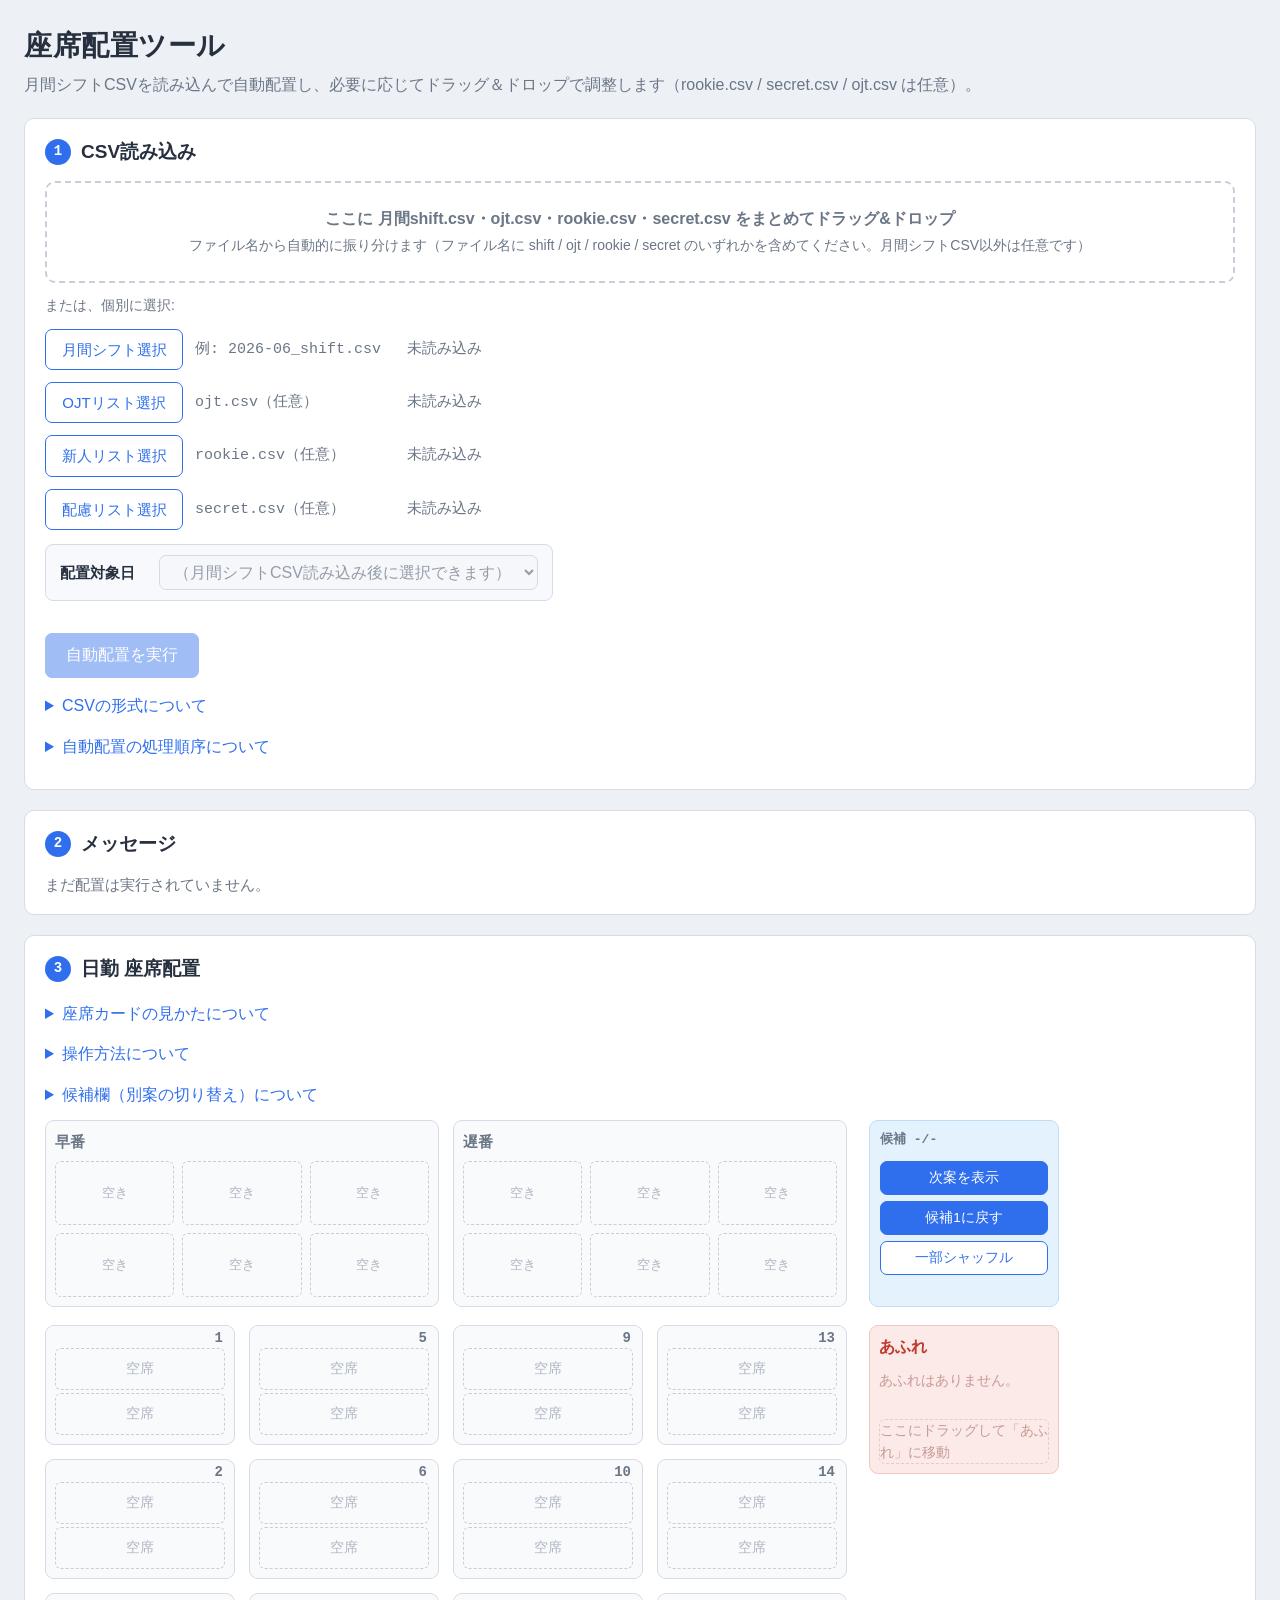
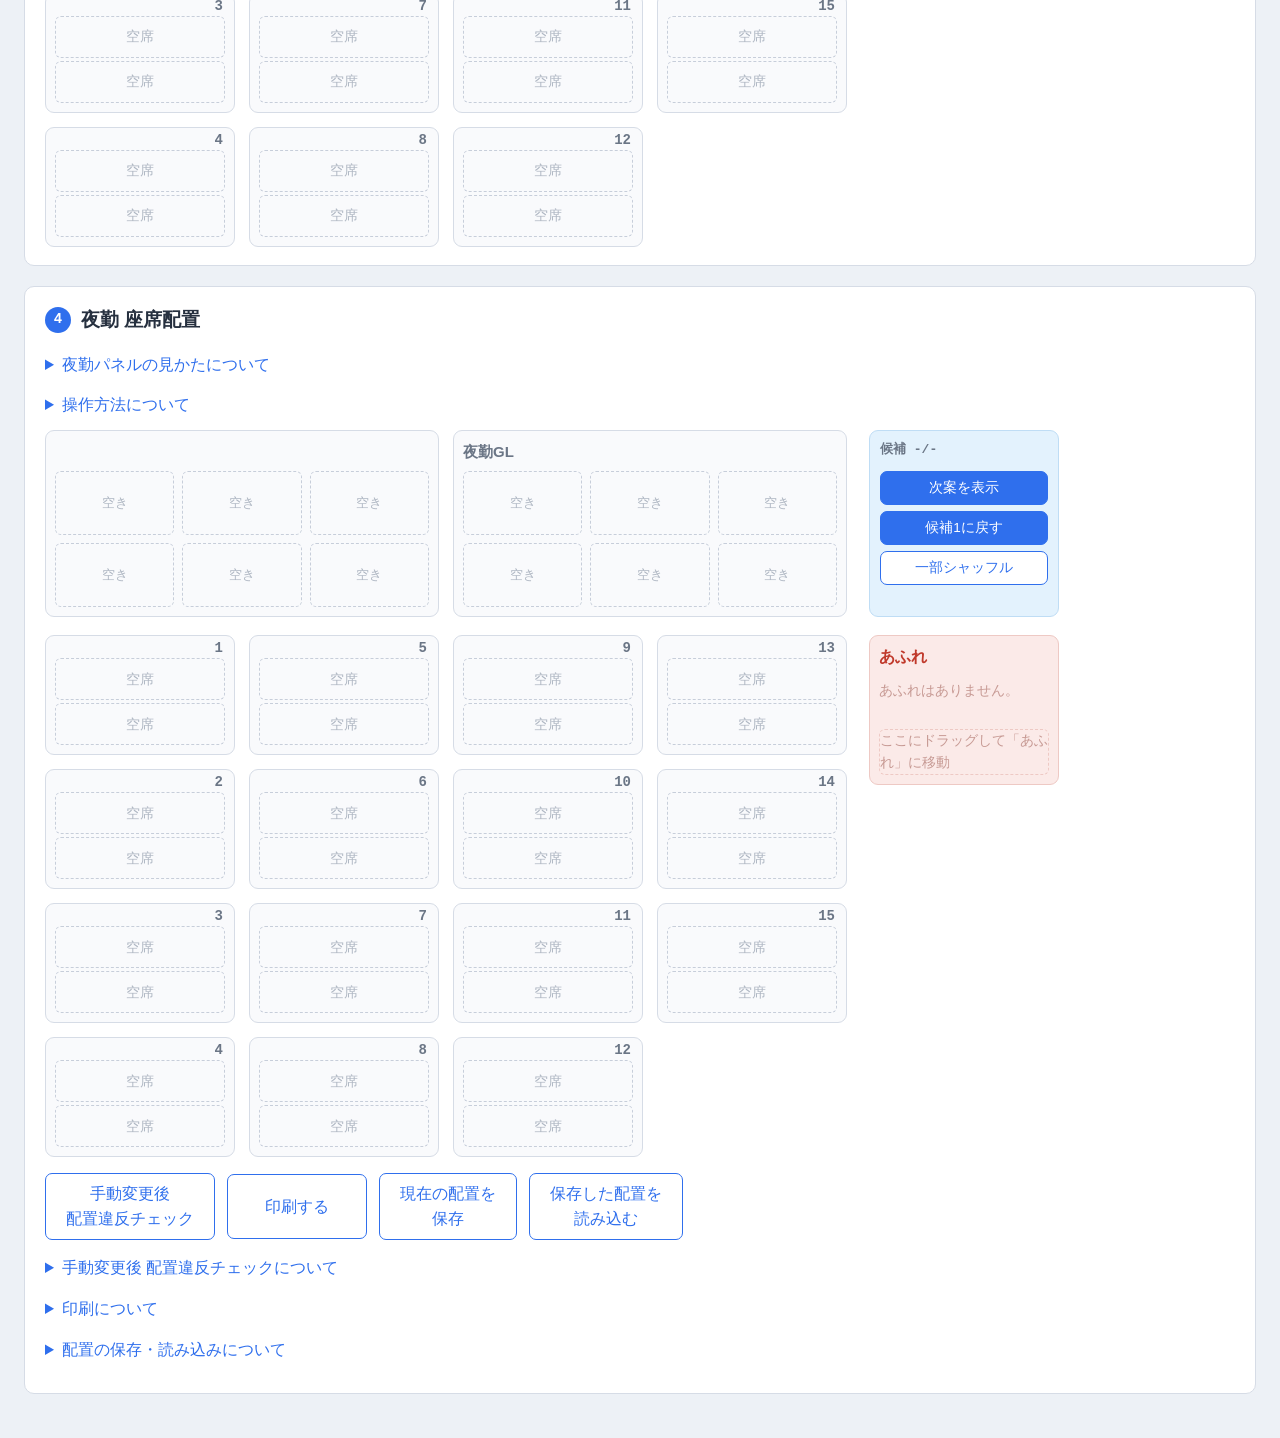
==== index.html @ 8a1c039b "Add files via upload 暫定版完成。次にやること。 ・応援勤務の扱いを組み込む ・配置ルールの挙動が想定通りか確認する ・manual.htmlを通読し、細かい修正を行う ↓" ====
<!DOCTYPE html>
<html lang="ja">
<head>
<meta charset="UTF-8">
<meta name="viewport" content="width=device-width, initial-scale=1.0">
<title>座席配置ツール</title>
<link rel="stylesheet" href="css/style.css">
<style>
  .manual-link{font-size:.92em;margin:10px 0 2px;}
</style>
</head>
<body>

<h1>座席配置ツール</h1>
<p class="subtitle">月間シフトCSVを読み込んで自動配置し、必要に応じてドラッグ＆ドロップで調整します（rookie.csv / secret.csv / ojt.csv は任意）。</p>

<div class="panel">
  <h2><span class="step-num">1</span>CSV読み込み</h2>

  <div class="dropzone" id="csv-dropzone">
    <p><strong>ここに 月間shift.csv・ojt.csv・rookie.csv・secret.csv をまとめてドラッグ&ドロップ</strong></p>
    <p class="dropzone-sub">ファイル名から自動的に振り分けます（ファイル名に shift / ojt / rookie / secret のいずれかを含めてください。月間シフトCSV以外は任意です）</p>
  </div>
  <p class="dropzone-or">または、個別に選択:</p>

  <div class="file-row">
    <label class="file-btn" for="file-shift">月間シフト選択</label>
    <input type="file" id="file-shift" accept=".csv" class="visually-hidden">
    <span class="file-name-label">例: 2026-06_shift.csv</span>
    <span class="file-status empty" id="status-shift">未読み込み</span>
  </div>
  <div class="file-row">
    <label class="file-btn" for="file-ojt">OJTリスト選択</label>
    <input type="file" id="file-ojt" accept=".csv" class="visually-hidden">
    <span class="file-name-label">ojt.csv（任意）</span>
    <span class="file-status empty" id="status-ojt">未読み込み</span>
  </div>
  <div class="file-row">
    <label class="file-btn" for="file-rookie">新人リスト選択</label>
    <input type="file" id="file-rookie" accept=".csv" class="visually-hidden">
    <span class="file-name-label">rookie.csv（任意）</span>
    <span class="file-status empty" id="status-rookie">未読み込み</span>
  </div>
  <div class="file-row">
    <label class="file-btn" for="file-secret">配慮リスト選択</label>
    <input type="file" id="file-secret" accept=".csv" class="visually-hidden">
    <span class="file-name-label">secret.csv（任意）</span>
    <span class="file-status empty" id="status-secret">未読み込み</span>
  </div>

  <div class="date-picker-row">
    <label class="date-picker-label" for="date-select">配置対象日</label>
    <span class="year-month-label" id="year-month-label"></span>
    <select id="date-select" class="date-select" disabled>
      <option value="">（月間シフトCSV読み込み後に選択できます）</option>
    </select>
  </div>

  <div class="actions">
    <button id="btn-run" disabled>自動配置を実行</button>
    <span class="calc-time" id="calc-time"></span>
  </div>

    <details class="help">
    <summary>CSVの形式について</summary>
    <div class="help-content">

    <table>
      <tr><th>ファイル</th><th>必須</th><th>役割</th></tr>
      <tr><td>月間シフトCSV</td><td><span class="chip req">必須</span></td><td>1か月分の全出勤情報（ツール側で日付ごとに抽出）</td></tr>
      <tr><td>rookie.csv</td><td><span class="chip opt">任意</span></td><td>新人の固定席（座席5→10→6→11→7→12→8）</td></tr>
      <tr><td>secret.csv</td><td><span class="chip opt">任意</span></td><td>禁止席・固定席・要サポート・隣接禁止・優先フラグ</td></tr>
      <tr><td>ojt.csv</td><td><span class="chip opt">任意</span></td><td>教官とOJT対象者の同席</td></tr>
    </table>
    <p><strong>共通ルール:</strong> 文字コードはUTF-8（Excelでは「CSV UTF-8」形式で保存）。氏名は月間シフトCSVと同じ表記にそろえてください。座席番号は<strong>半角数字</strong>（1〜15）・スペース区切りで、<strong>入力した順＝優先順位</strong>です。任意のCSVは未読み込みでもエラーにはなりません。</p>

    <p><strong>座席番号マップ</strong>（全15席。右下の1席は存在しません）</p>
    <table class="seatmap">
      <tr><td>1</td><td class="hl-r">5</td><td class="hl-x">9※</td><td>13</td></tr>
      <tr><td>2</td><td class="hl-r">6</td><td class="hl-n">10</td><td>14</td></tr>
      <tr><td>3</td><td class="hl-r">7</td><td>11</td><td class="hl-m">15</td></tr>
      <tr><td>4</td><td class="hl-r">8</td><td class="hl-m">12</td><td class="void">×</td></tr>
    </table>
    <p>緑＝新人固定席／青＝夜勤の役席・GL2人目の席／紫＝教官・OJT同席の既定の探索順（15→12→8→4→3→2→1→他）／※<strong>座席9番は通常の自動配置では使いません</strong>（CSVで <code>9</code> と明示指定した場合のみ例外的に配置され、メッセージが出ます。手動でのドラッグ＆ドロップは常に可能です）。</p>
    <p>新人固定席は<strong>5→10→6→11→7→12→8</strong>の順（新人1〜7）です。10・11・12は他の用途と重なるため、上の図では色を付けていません。</p>
    <p><strong>隣接禁止の「隣」は上下・左右・斜めのすべて</strong>です（例: 座席1のとなりは 2・5・6、座席6のとなりは 1・2・3・5・7・9・10・11）。</p>

    <p class="manual-link">▶ 各ファイルの書きかた・よくある間違いは <a href="manual.html#sec-csv-common" target="_blank" rel="noopener">図解マニュアル「10. 4ファイル共通の書きかた」</a>／ざっと見るなら <a href="manual.html#sec-csv-table" target="_blank" rel="noopener">「9. 4ファイル早見表」</a>／反映されないときは <a href="manual.html#sec-messages" target="_blank" rel="noopener">「12. メッセージ一覧と対処」</a> を参照</p>
    </div>
  </details>

    <details class="help">
    <summary>自動配置の処理順序について</summary>
    <div class="help-content">
    <p>役席・GLの別枠（早番・遅番エリア／夜勤GL枠）を先に確定したあと、座席1〜15を次の順で配置します。</p>
    <p><strong>優先フラグ → 新人固定席 → 教官・OJT → 固定席 → 要サポート → 隣接禁止の対象者（全探索） → 禁止席だけの対象者 → その他のスタッフ（出勤時刻が早い順）</strong></p>
    <p>座席9番は通常の自動配置では使いません（固定席・要サポート・OJT対象座席で <code>9</code> と明示指定した場合のみ例外）。指定席に配置できなかった場合は、メッセージを表示したうえで通常の空席探索にフォールバックします。</p>
    <p>隣接禁止の全探索で1通りも見つからなかった場合は、隣接禁止の順番を1段階ずつ前へ繰り上げて探し直します（段階1＝要サポートより前、段階2＝固定席より前まで）。優先フラグ・新人固定席・教官・OJTより前には動かしません。</p>
    <p>夜勤のみ、同列で上下に隣接する座席を（他に候補がある限り）避けます。これは隣接禁止の「全方向」とは別の、ゆるやかな回避です。</p>
    <p class="manual-link">▶ 各段階のくわしいルールは <a href="manual.html#sec-order" target="_blank" rel="noopener">図解マニュアル「6. 配置の順番 早見表」</a>／ルールごとの書きかたは <a href="manual.html#sec-rules" target="_blank" rel="noopener">「7. ルール別ガイド」</a> を参照</p>
    </div>
  </details>
</div>

<div class="panel" id="messages-panel">
  <h2><span class="step-num">2</span>メッセージ</h2>
  <div id="messages"><div class="empty-note">まだ配置は実行されていません。</div></div>
</div>

<div class="panel">
  <h2><span class="step-num">3</span>日勤 座席配置<span id="day-date-label"></span></h2>

    <details class="help">
    <summary>座席カードの見かたについて</summary>
    <div class="help-content">
    <p>各カードの氏名の右にある✎アイコンから、氏名・時刻の手入力修正や、その日の配置からの削除ができます。</p>
    <table>
      <tr><th>表示</th><th>意味</th></tr>
      <tr><td>優先</td><td>secret.csvで優先フラグ（5列目）が設定されている人。座席1〜15の中で最優先に配置されます（フラグの数値は表示しません）</td></tr>
      <tr><td>新人1〜新人7</td><td>新人（rookie.csv記載者）の固定席での優先順位（8人目以降はバッジなし）</td></tr>
      <tr><td>固定席</td><td>secret.csvで座席を指定されている人（候補3件以上は「複数有」と表示）</td></tr>
      <tr><td>要サポ</td><td>「要サポート」として座席を指定されている人（表示ルールは固定席と同じ）</td></tr>
      <tr><td>禁止席</td><td>指定座席への配置を禁止されている人</td></tr>
      <tr><td>隣禁止</td><td>同じ記号（A・B…）を持つ人同士が隣接禁止の相手。「禁止席」バッジとは色で区別しています（隣禁止＝ピンク／禁止席＝黄）</td></tr>
      <tr><td>夜勤GL席</td><td>「夜勤GL席」指定だが枠には選ばれず、座席1〜15に配置された人（夜勤のみ）</td></tr>
      <tr><td>教官／OJT</td><td>ojt.csvに記載されている教官／OJT対象者</td></tr>
      <tr><td>黄色の時刻＋※</td><td>その出退勤時刻が残業（前残業／後残業）であることを示します</td></tr>
    </table>
    <p>配置しきれなかったスタッフ（早番・遅番エリアの6名を超えた役席・GLを含む）は、右の「あふれ」欄に表示されます。座席カードの見かたは「4. 夜勤 座席配置」でも同じです。</p>
    <p class="manual-link">▶ バッジのくわしい説明は <a href="manual.html#sec-screen" target="_blank" rel="noopener">図解マニュアル「2. 画面の見かた」</a>／座席番号と列の並びは <a href="manual.html#sec-map" target="_blank" rel="noopener">「5. 座席マップと座席9番」</a> を参照</p>
    </div>
  </details>

    <details class="help">
    <summary>操作方法について</summary>
    <div class="help-content">
    <table>
      <tr><th>したいこと</th><th>操作</th></tr>
      <tr><td>席を入れ替える（座席9番も含め、どの座席にも手動でなら配置できます）</td><td>カードをドラッグ＆ドロップ。同じ枠内はもちろん、早番⇔遅番、座席⇔あふれなど、別の枠との間でも自由に移動できます</td></tr>
      <tr><td>氏名・時刻を直す／その日の配置から外す</td><td>カードの氏名の右にある✎アイコン</td></tr>
      <tr><td>手動で動かした後の確認</td><td>「手動変更後 配置違反チェック」を押します。ドラッグ操作は配置ルールを自動チェックしないため、動かしたら必ず実行してください</td></tr>
      <tr><td>別の配置案を見る</td><td>座席表の右の候補欄で「次案を表示」。押すたびに次の候補へ進み、最後まで行くと候補1に戻ります。行き過ぎたら「候補1に戻す」で候補1へ一発で戻れます</td></tr>
      <tr><td>条件のない人だけ入れ替える</td><td>「一部シャッフル」。隣接禁止・固定席・要サポート・教官OJT・新人固定席の座席はそのままで、禁止席だけの対象者とその他スタッフを振り直します</td></tr>
      <tr><td>チェック・印刷・保存/読み込みのボタンの場所</td><td>下の「4. 夜勤 座席配置」パネルの末尾（日勤・夜勤の両方が対象です）</td></tr>
    </table>
    </div>
  </details>

    <details class="help">
    <summary>候補欄（別案の切り替え）について</summary>
    <div class="help-content">
    <p>隣接禁止の対象者がいる日は、座席表の右に「候補 3 / 12」のような欄が出ます。候補は<strong>良い順に並んでいます</strong>。数字の下のラベルは、いま見ている案が先頭の案と比べてどうかを示します。</p>
    <p>劣る案も隠さずに表示しています。<strong>ラベルが変わったところが境目</strong>なので、行き過ぎたら「候補1に戻す」で戻ってください。実行可能な配置が多い日はラベルがずっと「最良グループ（99件）」のままになりますが、故障ではありません。</p>
    <p class="manual-link">▶ くわしくは <a href="manual.html#sec-candidates" target="_blank" rel="noopener">図解マニュアル「3. 配置を調整する（B 候補欄とラベルを読む）」</a> を参照</p>
    </div>
  </details>

  <div class="leader-areas">
    <div class="leader-pair">
      <div class="leader-area">
        <h3>早番</h3>
        <div class="leader-grid" id="early-grid"></div>
      </div>
      <div class="leader-area">
        <h3>遅番</h3>
        <div class="leader-grid" id="late-grid"></div>
      </div>
    </div>
    <div class="candidate-panel">
      <div class="candidate-panel-inner" id="day-candidate-inner" hidden>
        <div class="candidate-count" id="day-candidate-count">候補 -/-</div>
        <div class="candidate-note" id="day-candidate-note"></div>
        <div class="candidate-buttons">
          <button type="button" class="candidate-btn" id="day-btn-next-pattern" title="次の候補を表示します">次案を表示</button>
          <button type="button" class="candidate-btn" id="day-btn-best-pattern" title="候補1（最良と判定された案）に戻します">候補1に戻す</button>
          <button type="button" class="candidate-btn secondary" id="day-btn-shuffle-others" title="禁止席対象者と条件指定の無いスタッフのみシャッフルします">一部シャッフル</button>
        </div>
      </div>
    </div>
  </div>

  <div class="layout">
    <div class="seat-grid" id="seat-grid"></div>

    <div class="overflow-panel">
      <h3>あふれ</h3>
      <div class="overflow-list" id="overflow-list"></div>
      <div class="overflow-append" id="overflow-append">ここにドラッグして「あふれ」に移動</div>
    </div>
  </div>

</div>

<div class="panel">
  <h2><span class="step-num">4</span>夜勤 座席配置<span id="night-date-label"></span></h2>

    <details class="help">
    <summary>夜勤パネルの見かたについて</summary>
    <div class="help-content">
    <p>夜勤のスタッフ（開始時刻が22:00より遅い、または終了時刻が26:00より遅い人）は、このパネルに配置されます。座席のレイアウト・番号・カードの見かたは日勤と共通です（座席9番の扱いも同じ）。</p>
    <p>夜勤の役席・GLは、1名なら「夜勤GL」枠（右側）へ。2名以上なら1名が「夜勤GL」枠、次の1名が座席10、3人目以降は空いている座席に配置されます。</p>
    <p>左側の見出しのない枠は予備枠です。自動配置では使いませんが、カードの一時置き場や印刷後の手書きスペースとして使えます（移動後は「手動変更後 配置違反チェック」で確認してください）。</p>
    <p class="manual-link">▶ 夜勤GL枠の決まりかたは <a href="manual.html#sec-order" target="_blank" rel="noopener">図解マニュアル「6. 配置の順番 早見表」</a>／隣接回避のくわしいルールは <a href="manual.html#r-adj" target="_blank" rel="noopener">「7. 隣接禁止」</a> を参照</p>
    </div>
  </details>

    <details class="help">
    <summary>操作方法について</summary>
    <div class="help-content">
    <p>
      「3. 日勤 座席配置」パネルの「操作方法について」「候補欄（別案の切り替え）について」を参照してください。夜勤側にも同じ候補欄・ボタンがあります。
    </p>
    </div>
  </details>

  <div class="leader-areas">
    <div class="leader-pair">
      <div class="leader-area">
        <h3>&nbsp;</h3>
        <div class="leader-grid" id="night-spare-grid"></div>
      </div>
      <div class="leader-area">
        <h3>夜勤GL</h3>
        <div class="leader-grid" id="night-gl-grid"></div>
      </div>
    </div>
    <div class="candidate-panel">
      <div class="candidate-panel-inner" id="night-candidate-inner" hidden>
        <div class="candidate-count" id="night-candidate-count">候補 -/-</div>
        <div class="candidate-note" id="night-candidate-note"></div>
        <div class="candidate-buttons">
          <button type="button" class="candidate-btn" id="night-btn-next-pattern" title="次の候補を表示します">次案を表示</button>
          <button type="button" class="candidate-btn" id="night-btn-best-pattern" title="候補1（最良と判定された案）に戻します">候補1に戻す</button>
          <button type="button" class="candidate-btn secondary" id="night-btn-shuffle-others" title="禁止席対象者と条件指定の無いスタッフのみシャッフルします">一部シャッフル</button>
        </div>
      </div>
    </div>
  </div>

  <div class="layout">
    <div class="seat-grid" id="night-seat-grid"></div>

    <div class="overflow-panel">
      <h3>あふれ</h3>
      <div class="overflow-list" id="night-overflow-list"></div>
      <div class="overflow-append" id="night-overflow-append">ここにドラッグして「あふれ」に移動</div>
    </div>
  </div>

  <div class="actions">
    <button id="btn-check" class="secondary multiline-btn"><span>手動変更後</span><span>配置違反チェック</span></button>
    <button id="btn-print" class="secondary multiline-btn"><span>印刷する</span></button>
    <button id="btn-save" class="secondary multiline-btn"><span>現在の配置を</span><span>保存</span></button>
    <button id="btn-load" class="secondary multiline-btn"><span>保存した配置を</span><span>読み込む</span></button>
    <input type="file" id="file-load" accept=".json,application/json" class="visually-hidden">
  </div>

    <details class="help">
    <summary>手動変更後 配置違反チェックについて</summary>
    <div class="help-content">
    <p>座席ルールの違反に加えて、日勤・夜勤の入れ違いや、夜勤の役席・GLがいるのに「夜勤GL」枠が空になっているケースも検出します。</p>
    <p>教官・OJT本人同士の同席は違反として扱いません。OJT対象者と臨時教官の同席は、エラーではなく「意図した配置か確認してください」という確認メッセージのみ表示します。座席9番への手動配置も違反にはなりません。</p>
    <p class="manual-link">▶ くわしくは <a href="manual.html#p4-check" target="_blank" rel="noopener">図解マニュアル「4. チェック・印刷・保存」</a> を参照</p>
    </div>
  </details>

    <details class="help">
    <summary>印刷について</summary>
    <div class="help-content">
    <p>「印刷する」ボタンを押すと、座席表の日付を確認する画面が出ます（間違っていればその場で修正できます）。OKを押すと、1ページ目＝日勤、2ページ目＝夜勤のA4各1枚の印刷用ページが新しいタブで開き、そのまま印刷プレビューに進みます（両面コピー用）。</p>
    <p>印刷プレビュー画面を誤って閉じてしまった場合は、開いたタブの上部にある「この内容を印刷する」ボタンから、いつでも印刷プレビューをやり直せます。</p>
    <p class="manual-link">▶ くわしくは <a href="manual.html#p4-print" target="_blank" rel="noopener">図解マニュアル「4. チェック・印刷・保存」</a> を参照</p>
    </div>
  </details>

    <details class="help">
    <summary>配置の保存・読み込みについて</summary>
    <div class="help-content">
    <p>「現在の配置を保存」で、いま表示中の配置（手動調整・✎編集の内容を含む）をJSONファイルとしてダウンロードします。「保存した配置を読み込む」で、そのJSONファイルから同じ配置に戻せます。</p>
    <p><strong>secret.csv 由来のバッジ（固定席・禁止席・要サポート・隣禁止・優先・夜勤GL席）は保存されません。</strong>読み込み後にこれらの表示や配置違反チェックを使うには、secret.csv を読み込み直してください（読み込み済みなら自動的に適用されます）。</p>
    <p><strong>新人（rookie.csv）と教官・OJT（ojt.csv）のバッジは保存されます。</strong>いずれも、対応するCSVを読み込んでいればその内容で付け直し、読み込んでいなければ保存ファイルの内容を維持します。</p>
    <p class="manual-link">▶ 保存されない情報の範囲とその理由は <a href="manual.html#p4-save" target="_blank" rel="noopener">図解マニュアル「4. チェック・印刷・保存」</a> を参照</p>
    </div>
  </details>

</div>

<script src="js/csv.js"></script>
<script src="js/algorithm.js"></script>
<script src="js/ui.js"></script>
</body>
</html>
---- css/style.css ----
:root{
    --bg:#EDF1F6;
    --panel:#FFFFFF;
    --border:#D6DCE6;
    --text:#26303F;
    --text-muted:#6B7686;
    --accent:#2F6FED;
    --accent-dark:#1E52C0;
    --rookie:#2E8B57;
    --rookie-bg:#E7F5EE;
    --lock:#B8860B;
    --lock-bg:#FBF3DE;
    --adjacent:#C2255C;
    --adjacent-bg:#FCE8EF;
    --overflow:#C0392B;
    --overflow-bg:#FBEAE8;
    --mentor:#6B46C1;
    --mentor-bg:#F1EAFB;
    --support:#0E7C86;
    --support-bg:#E3F4F5;
    --priority:#C2410C;
    --priority-bg:#FDEBE0;
    --empty-border:#C7CEDA;
    --ot-bg:#FFF3B0;
    --ot-mark:#8A6D00;
    --font-ui: "Yu Gothic UI","Meiryo","Hiragino Kaku Gothic ProN",sans-serif;
    --font-mono: "Consolas","Courier New",monospace;
  }
  *{box-sizing:border-box;}
  body{
    margin:0;
    padding:24px;
    background:var(--bg);
    color:var(--text);
    font-family:var(--font-ui);
    font-size:16px;
    line-height:1.55;
  }
  h1{
    font-size:28px;
    margin:0 0 6px;
    letter-spacing:.02em;
  }
  .subtitle{
    color:var(--text-muted);
    font-size:16px;
    margin:0 0 20px;
  }
  .panel{
    background:var(--panel);
    border:1px solid var(--border);
    border-radius:10px;
    padding:18px 20px;
    margin-bottom:20px;
    transition:box-shadow .25s ease;
  }
  .panel.flash-highlight{
    box-shadow:0 0 0 3px var(--accent);
    animation:flashFade 1.6s ease forwards;
  }
  @keyframes flashFade{
    0%{ box-shadow:0 0 0 3px var(--accent); }
    70%{ box-shadow:0 0 0 3px var(--accent); }
    100%{ box-shadow:0 0 0 0 rgba(0,0,0,0); }
  }
  .panel h2{
    font-size:19px;
    margin:0 0 14px;
    color:var(--text);
    display:flex;
    align-items:center;
    gap:10px;
  }
  .panel h2 .step-num{
    display:inline-flex;
    align-items:center;
    justify-content:center;
    width:26px;height:26px;
    border-radius:50%;
    background:var(--accent);
    color:#fff;
    font-size:14px;
    font-family:var(--font-mono);
  }
  .dropzone{
    border:2px dashed var(--empty-border);
    border-radius:10px;
    padding:20px;
    text-align:center;
    color:var(--text-muted);
    margin-bottom:12px;
    transition:background .12s, border-color .12s, color .12s;
  }
  .dropzone p{ margin:4px 0; font-size:16px; }
  .dropzone-sub{ font-size:14px !important; }
  .dropzone.dragover{
    border-color:var(--accent);
    background:#EEF3FE;
    color:var(--accent-dark);
  }
  .dropzone-or{
    font-size:14px;
    color:var(--text-muted);
    margin:0 0 12px;
  }
  .file-row{
    display:grid;
    grid-template-columns:138px 200px auto;
    align-items:center;
    gap:12px;
    margin-bottom:12px;
  }
  .file-btn{
    display:flex;
    align-items:center;
    justify-content:center;
    width:100%;
    box-sizing:border-box;
    font-size:15px;
    padding:8px 12px;
    border-radius:7px;
    border:1px solid var(--accent);
    background:#fff;
    color:var(--accent);
    cursor:pointer;
    white-space:nowrap;
    transition:background .12s;
  }
  .file-btn:hover{ background:#EEF3FE; }
  .visually-hidden{
    position:absolute;
    width:1px;height:1px;
    padding:0;margin:-1px;
    overflow:hidden;
    clip:rect(0,0,0,0);
    white-space:nowrap;
    border:0;
  }
  .file-name-label{
    font-size:15px;
    font-family:var(--font-mono);
    color:var(--text-muted);
    white-space:nowrap;
    overflow:hidden;
    text-overflow:ellipsis;
  }
  .file-status{
    font-size:15px;
    color:var(--rookie);
    font-family:var(--font-mono);
  }
  .file-status.empty{ color:var(--text-muted); }
  .date-picker-row{
    display:inline-flex;
    align-items:center;
    gap:12px;
    margin:2px 0 16px;
    padding:10px 14px;
    background:#F7F9FC;
    border:1px solid var(--border);
    border-radius:8px;
    flex-wrap:wrap;
    max-width:100%;
  }
  .date-picker-label{
    font-size:15px;
    font-weight:600;
    color:var(--text);
  }
  .year-month-label{
    font-size:15px;
    color:var(--text-muted);
    font-family:var(--font-mono);
  }
  .date-select{
    font-family:var(--font-ui);
    font-size:16px;
    padding:7px 10px;
    border-radius:7px;
    border:1px solid var(--accent);
    background:#fff;
    color:var(--text);
  }
  .date-select:disabled{
    border-color:var(--empty-border);
    color:var(--text-muted);
    background:#F5F7FA;
  }
  .actions{
    display:flex;
    align-items:center;
    gap:12px;
    margin-top:16px;
    flex-wrap:wrap;
  }
  .calc-time{
    font-size:15px;
    color:var(--text-muted);
  }
  button{
    font-family:var(--font-ui);
    font-size:16px;
    padding:11px 20px;
    border-radius:7px;
    border:1px solid var(--accent);
    background:var(--accent);
    color:#fff;
    cursor:pointer;
    transition:background .12s;
  }
  button:hover{ background:var(--accent-dark); }
  button.multiline-btn{
    display:flex;
    flex-direction:column;
    align-items:center;
    justify-content:center;
    line-height:1.4;
    gap:2px;
    padding:9px 20px;
  }
  button.multiline-btn span{ display:block; }
  button.secondary{
    background:#fff;
    color:var(--accent);
  }
  button.secondary:hover{ background:#EEF3FE; }
  button:disabled{
    opacity:.45;
    cursor:not-allowed;
  }
  details.help{
    margin-top:12px;
    font-size:15px;
    color:var(--text-muted);
  }
  /* 「座席カードの見かたについて」→「操作方法について」のように、
     トグル同士が連続する場合は間隔を半分程度に詰める */
  details.help + details.help{
    margin-top:0;
  }
  details.help summary{
    cursor:pointer;
    color:var(--accent);
    font-size:16px;
    margin-bottom:8px;
    padding:4px 0;
    /* summary は既定でブロック幅いっぱいに広がるため、文字の無い右側の余白を
       クリックしてもトグルが開いてしまう。文字幅（＋▶マーカー）に合わせて縮め、
       クリック範囲を文字列だけに限定する。
       max-width は、ウィンドウが狭く文字が折り返す場合にパネルからはみ出さない
       ための保険。
       注意: 将来 summary に背景色や枠線を付ける場合、この指定だと見た目も一緒に
       縮む。横いっぱいに見せたいときは、見た目用の要素とクリック範囲を分けること。
       この指定は details.help 配下の入れ子 summary（723〜725行目）にも効くため、
       トグルの挙動はすべて揃う。 */
    width:fit-content;
    max-width:100%;
  }
  details.help[open] summary{
    margin-bottom:0;
  }
  details.help .help-content{
    border-left:3px solid var(--accent);
    background:#F7F9FC;
    border-radius:0 8px 8px 0;
    padding:10px 14px 12px;
    margin:6px 0 4px;
  }
  details.help table{
    border-collapse:collapse;
    margin:10px 0 16px;
    font-size:14.5px;
  }
  details.help th, details.help td{
    border:1px solid var(--border);
    padding:6px 10px;
    text-align:left;
  }
  details.help th{ background:#F5F7FA; }
  details.help code{
    background:#F5F7FA;
    padding:1px 5px;
    border-radius:4px;
    font-family:var(--font-mono);
  }

  #messages{
    max-height:220px;
    overflow-y:auto;
    font-size:15px;
  }
  #messages .empty-note{ color:var(--text-muted); }
  .log-line{
    padding:9px 12px;
    border-left:3px solid var(--border);
    margin-bottom:6px;
    border-radius:3px;
    background:#F7F9FB;
  }
  .log-line.info{ border-left-color:var(--accent); }
  .log-line.warn{ border-left-color:var(--lock); background:var(--lock-bg); }
  .log-line.error{ border-left-color:var(--overflow); background:var(--overflow-bg); }

  .layout{
    display:flex;
    gap:22px;
    align-items:flex-start;
    flex-wrap:wrap;
  }
  .leader-areas{
    display:flex;
    gap:22px;               /* .layout と同じ間隔にして、候補欄をあふれ欄と横位置で揃える */
    margin-bottom:18px;
  }
  .leader-pair{
    display:flex;
    gap:14px;
  }
  .leader-area{
    width:394px;
    background:#F9FAFC;
    border:1px solid var(--border);
    border-radius:9px;
    padding:9px;
  }
  .leader-area h3{
    margin:0 0 8px;
    font-size:15px;
    color:var(--text-muted);
  }
  .leader-grid{
    display:grid;
    grid-template-columns:repeat(3, 1fr);
    gap:8px;
  }
  .leader-cell{
    display:flex;
    flex-direction:column;
  }
  .leader-slot{
    min-height:64px;
    border-radius:6px;
    border:1.5px dashed var(--empty-border);
    display:flex;
    align-items:center;
    justify-content:center;
    font-size:13px;
    color:#AEB6C2;
    padding:3px;
  }
  .leader-slot.filled{
    border-style:solid;
    border-color:transparent;
    padding:0;
  }
  .leader-slot.dragover{
    border-color:var(--accent);
    background:#EEF3FE;
  }
  .leader-card{
    width:100%;
    height:100%;
    border-radius:6px;
    border:1.5px solid var(--border);
    background:#fff;
    padding:5px 6px;
    cursor:grab;
    display:flex;
    flex-direction:column;
    gap:2px;
  }
  .leader-name-row{
    display:flex;
    align-items:center;
    justify-content:space-between;
    gap:2px;
    min-width:0;
  }
  .leader-name-row .edit-toggle{
    position:relative;
    left:-10px;
  }
  .leader-name{
    flex:1;
    font-size:15px;
    font-weight:600;
    white-space:nowrap;
    overflow:hidden;
    text-overflow:ellipsis;
    min-width:0;
  }
  .leader-time{
    font-family:var(--font-mono);
    font-size:15px;
    color:var(--text-muted);
    white-space:nowrap;
  }
  .leader-time .time-sep{
    font-size:12px;
    margin:0 1px;
  }
  .leader-blank{
    flex:1;
  }

  .seat-grid{
    display:grid;
    grid-template-columns:repeat(4, 190px);
    grid-template-rows:repeat(4, auto);
    gap:14px;
  }
.seat{
    background:#F9FAFC;
    border:1px solid var(--border);
    border-radius:9px;
    padding:5px 9px 9px;   /* 上だけ 9px→5px に縮小 */
    min-height:104px;
    display:flex;
    flex-direction:column;
    gap:3px;               /* 7px→3px、座席番号と空席枠の間隔を縮小 */
  }
  .seat.spacer{
    background:transparent;
    border:none;
  }
  .seat-coord{
    font-family:var(--font-mono);
    font-size:14px;
    font-weight:700;
    color:var(--text-muted);
    text-align:right;
    padding-right:2px;
    line-height:1;         /* フォントの行間による余分な高さを削る */
  }
  .slot{
    min-height:42px;
    border-radius:6px;
    border:1.5px dashed var(--empty-border);
    display:flex;
    align-items:center;
    justify-content:center;
    font-size:14px;
    color:#AEB6C2;
    padding:4px;
  }
  .slot.filled{
    border-style:solid;
    border-color:transparent;
    padding:0;
  }
  .slot.dragover{
    border-color:var(--accent);
    background:#EEF3FE;
  }
  .person-card{
    width:100%;
    height:100%;
    border-radius:6px;
    border:1.5px solid var(--border);
    background:#fff;
    padding:6px 8px;
    cursor:grab;
    font-size:15px;
    display:flex;
    flex-direction:row;
    align-items:center;
    justify-content:flex-start;
    gap:10px;
    position:relative;
  }
  .person-card.rookie{ border-left:4px solid var(--rookie); }
  .person-card .info{
    width:93px; /* 編集ボタンの位置をここで揃える固定幅 */
    flex-shrink:0;
    display:flex;
    flex-direction:column;
    gap:1px;
  }
  .person-card .name-row{
    display:flex;
    flex-direction:row;
    align-items:center;
    justify-content:space-between;
    gap:2px;
    min-width:0;
  }
  .person-card .time{
    font-family:var(--font-mono);
    font-size:16px;
    color:var(--text-muted);
    white-space:nowrap;
  }
  .person-card .time .time-sep{
    font-size:12px;
    margin:0 1px;
  }
  .ot-time{
    background:var(--ot-bg);
    border-radius:4px;
    padding:0 3px;
  }
  .ot-mark{
    font-size:10px;
    vertical-align:top;
    margin-left:1px;
    color:var(--ot-mark);
  }
  .person-card .name{
    flex:1;
    font-weight:600;
    white-space:nowrap;
    overflow:hidden;
    text-overflow:ellipsis;
    min-width:0;
  }
  .person-card .badges{
    display:flex;
    flex-direction:column;
    align-items:flex-end;
    gap:4px;
    flex-shrink:0;
  }
  .badge{
    font-size:13px;
    font-weight:600;
    padding:2px 5px;
    border-radius:9px;
    font-family:var(--font-ui);
    white-space:nowrap;
    line-height:1.3;
    display:flex;
    flex-direction:column;
    align-items:center;
    text-align:center;
  }
  .badge-line2{
    font-family:var(--font-mono);
    font-size:12.5px;
  }
  .badge.rookie{ background:var(--rookie-bg); color:var(--rookie); }
  .badge.designated{ background:#E6F0FB; color:var(--accent-dark); }
  .badge.lock{ background:var(--lock-bg); color:var(--lock); }
  .badge.adjacent{ background:var(--adjacent-bg); color:var(--adjacent); }
  .badge.mentor{ background:var(--mentor-bg); color:var(--mentor); }
  .badge.support{ background:var(--support-bg); color:var(--support); }
  .badge.priority{ background:var(--priority-bg); color:var(--priority); }

  .edit-toggle{
    flex-shrink:0;
    font-size:14px;
    line-height:1;
    padding:2px 3px;
    border-radius:5px;
    border:none;
    background:transparent;
    color:var(--text-muted);
    cursor:pointer;
  }
  .edit-toggle:hover{ background:#EEF3FE; color:var(--accent); }

  .edit-form{
    width:100%;
    height:100%;
    border-radius:6px;
    border:1.5px solid var(--accent);
    background:#fff;
    padding:8px;
    display:flex;
    flex-direction:column;
    gap:6px;
  }
  .edit-input{
    width:100%;
    font-family:var(--font-ui);
    font-size:15px;
    padding:5px 7px;
    border-radius:5px;
    border:1px solid var(--border);
  }
  .edit-time-row{
    display:flex;
    align-items:center;
    gap:4px;
  }
  .edit-time-row .edit-input{
    font-family:var(--font-mono);
    width:0;
    flex:1;
  }
  .edit-time-sep{
    color:var(--text-muted);
    flex-shrink:0;
  }
  .edit-error{
    font-size:12.5px;
    color:var(--overflow);
    min-height:1em;
  }
  .edit-btn-row{
    display:flex;
    gap:6px;
    flex-wrap:wrap;
  }
  .edit-btn{
    font-family:var(--font-ui);
    font-size:13px;
    padding:6px 10px;
    border-radius:6px;
    border:1px solid var(--accent);
    background:var(--accent);
    color:#fff;
    cursor:pointer;
  }
  .edit-btn.cancel{
    background:#fff;
    color:var(--text-muted);
    border-color:var(--border);
  }
  .edit-btn.delete{
    background:#fff;
    color:var(--overflow);
    border-color:var(--overflow);
    margin-left:auto;
  }

  .overflow-panel{
    width:190px;
    min-height:130px;
    background:var(--overflow-bg);
    border:1px solid #EEC9C4;
    border-radius:9px;
    padding:9px;
  }
  .overflow-panel h3{
    margin:0 0 10px;
    font-size:16px;
    color:var(--overflow);
  }
  .overflow-list{
    display:flex;
    flex-direction:column;
    gap:7px;
    min-height:40px;
  }
  .overflow-append{
    margin-top:9px;
    min-height:38px;
    border:1.5px dashed #EEC9C4;
    border-radius:6px;
    font-size:14px;
    color:#C79A94;
    display:flex;
    align-items:center;
    justify-content:center;
  }
  .overflow-append.dragover{ border-color:var(--overflow); background:#fff; }
  .overflow-slot{
    border-radius:6px;
  }
  .overflow-slot.dragover{
    outline:2px dashed var(--overflow);
    outline-offset:2px;
  }
  .overflow-empty-note{
    font-size:14px;
    color:#C79A94;
  }
  /* 全探索backtrack：候補パネル（「次案を表示」「候補1に戻す」「一部シャッフル」ボタン。ver0.4.8で追加） */
  .candidate-panel{
    width:190px;
    flex:none;
    display:flex;
  }
  .candidate-panel-inner{
    width:100%;
    background:#E3F2FD;
    border:1px solid #BFDDF5;
    border-radius:9px;
    padding:9px 10px;
    display:flex;
    flex-direction:column;
    gap:7px;
  }
  .candidate-count{
    font-size:13px;
    font-weight:600;
    color:var(--text-muted);
    font-family:var(--font-mono);
  }
  /* 候補欄の下に出す「同格グループ」ラベル（ver0.4.17）。先頭の案と同格なら
     通常色、①指定席・②同時刻入替の点で劣る案では注意色にして気づけるようにする */
  .candidate-note{
    font-size:12px;
    line-height:1.35;
    color:var(--text-muted);
    margin-top:-3px;
  }
  .candidate-note.is-lower{
    color:#B26A00;
    font-weight:600;
  }
  .candidate-buttons{
    display:flex;
    flex-direction:column;
    gap:6px;
  }
  button.candidate-btn{
    font-size:13.5px;
    padding:7px 8px;
    gap:1px;
  }
  /* 候補ボタンの2行目（補足行）用。ver0.4.17で候補ボタンを全て1行に統一したため
     現在は未使用だが、補足行を復活させる場合に備えて残している */
  .candidate-btn-sub{
    font-weight:400;
    opacity:.85;
  }
  .candidate-btn:disabled{
    opacity:.4;
    cursor:not-allowed;
  }

  /* 全探索backtrackの「次案を表示」「一部シャッフル」ボタンで、直前の表示から座席が
     変わった人のカードを一瞬光らせるハイライト（数秒かけて自然に消える） */
  .person-card.candidate-changed{
    animation: candidateChangedFade 2.4s ease forwards;
  }
  @keyframes candidateChangedFade{
    0%{ box-shadow:0 0 0 2.5px var(--accent); }
    70%{ box-shadow:0 0 0 2.5px var(--accent); }
    100%{ box-shadow:0 0 0 0 rgba(0,0,0,0); }
  }
  /* ---------- ここから、readmeトグル刷新版・座席9番対応で追加したスタイル ---------- */
  details.help details{margin:8px 0 4px;color:var(--text);}
  details.help details summary{color:var(--accent-dark);font-size:15px;margin:0;padding:3px 0;cursor:pointer;}
  details.help details[open] summary{margin-bottom:2px;}
  details.help details .sub{border-left:2px solid var(--border);background:#FFFFFF;border-radius:0 6px 6px 0;padding:6px 12px 8px;margin:2px 0 8px;}
  details.help .chip{display:inline-block;border-radius:9px;padding:0 7px;font-size:12px;font-weight:bold;}
  details.help .chip.req{background:var(--overflow-bg);color:var(--overflow);}
  details.help .chip.opt{background:#EEF1F6;color:var(--text-muted);}
  details.help .ng{background:var(--lock-bg);border:1px solid #E4D2A0;border-radius:6px;padding:6px 10px;margin:8px 0;font-size:14px;}
  details.help .ng b{color:var(--lock);}
  details.help .seatmap td{width:34px;text-align:center;}
  details.help .seatmap td.hl-r{background:var(--rookie-bg);color:var(--rookie);font-weight:bold;}
  details.help .seatmap td.hl-n{background:#E6F0FB;color:var(--accent-dark);font-weight:bold;}
  details.help .seatmap td.hl-m{background:var(--mentor-bg);color:var(--mentor);font-weight:bold;}
  details.help .seatmap td.hl-x{background:repeating-linear-gradient(45deg,#EDEDED,#EDEDED 4px,#E1E1E1 4px,#E1E1E1 8px);color:var(--text-muted);font-weight:bold;}
  details.help .seatmap td.void{background:var(--bg);color:var(--text-muted);border-style:dashed;}

  /* 「印刷する」ボタン: 文言が短くなった分だけ他のボタン（現在の配置を保存 等）より
     小さく見えないよう、幅は「現在の配置を保存」ボタン相当の最小幅を確保する。
     高さは他の2行ボタンと揃うようmin-heightを指定し、中の文字（1行のみ）は
     multiline-btnの justify-content:center によって上下中央に来る
     （以前は非表示の2行目spanで高さを揃えていたが、その方式だと2行分の
     ブロックが中央寄せされるだけで、見えている1行目は上寄りになってしまう
     ため、min-height方式に変更した）。 */
  #btn-print{ min-width:140px; min-height:65px; }
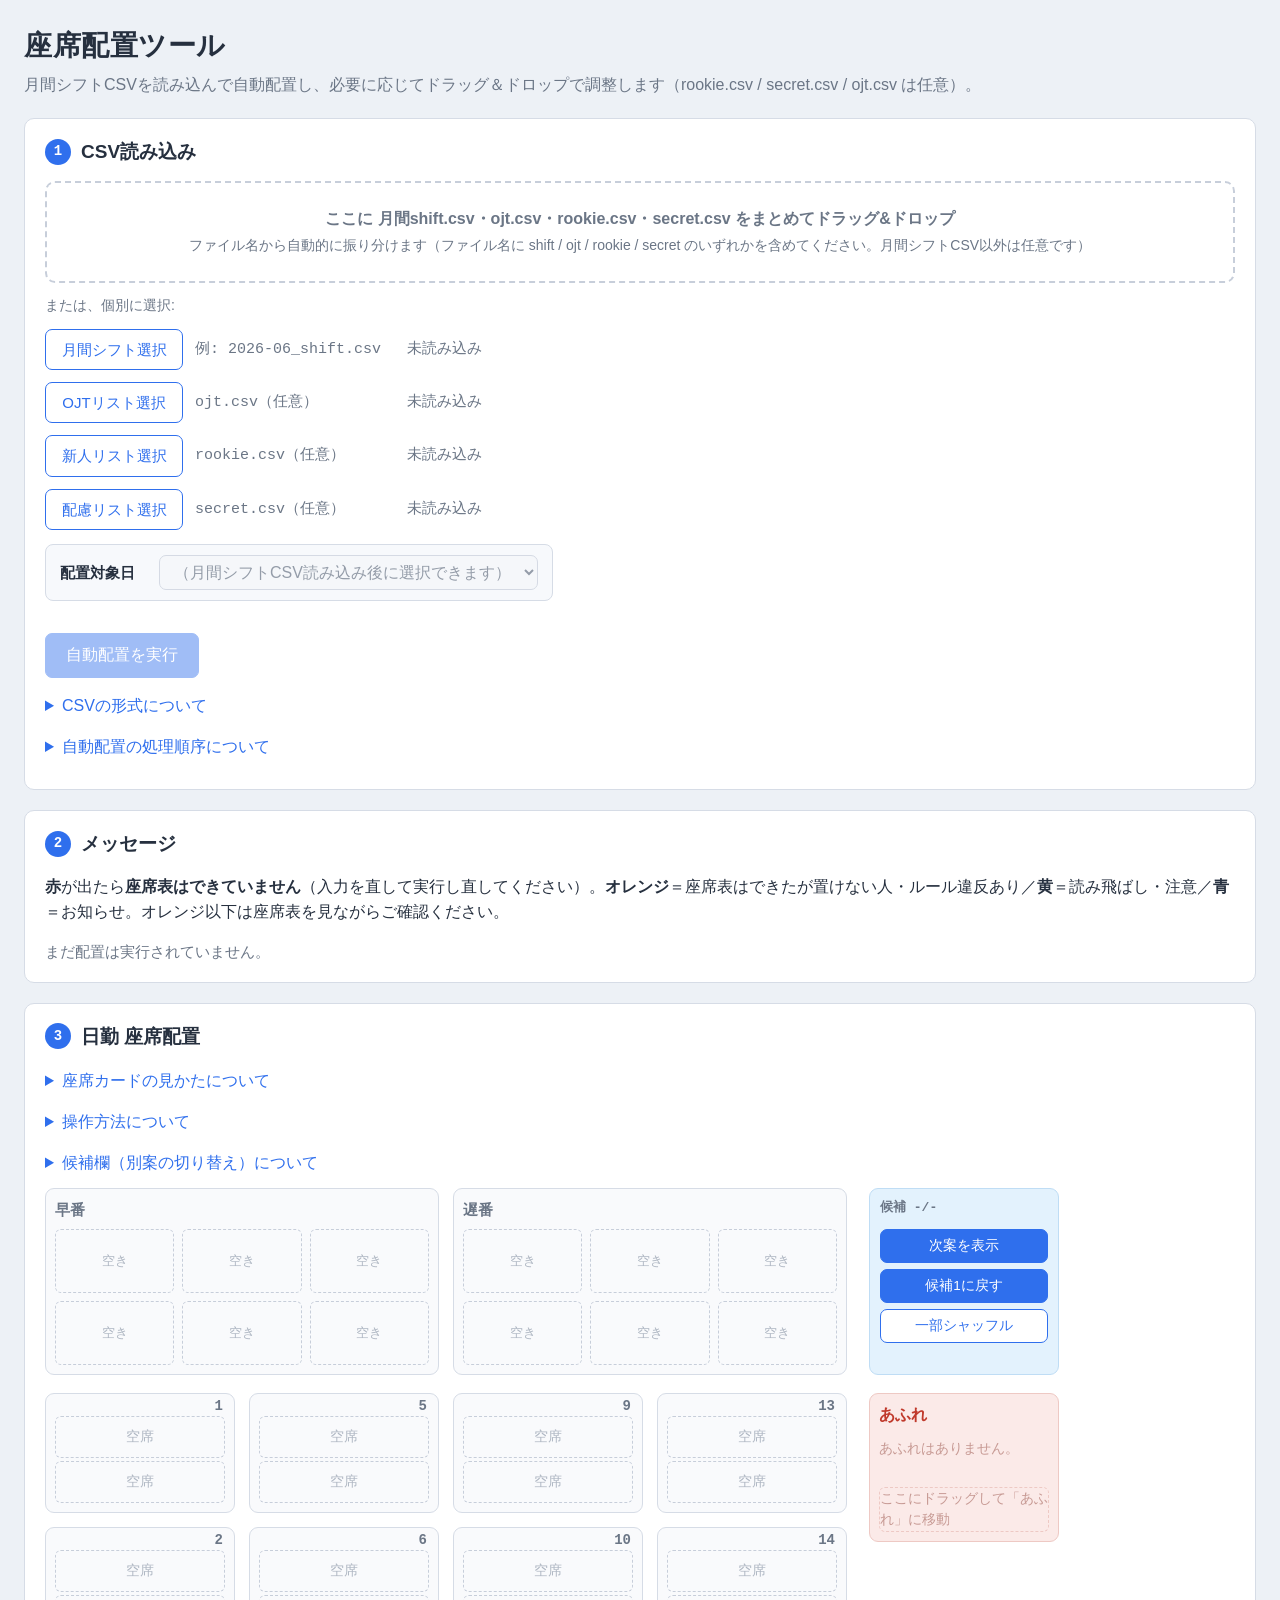
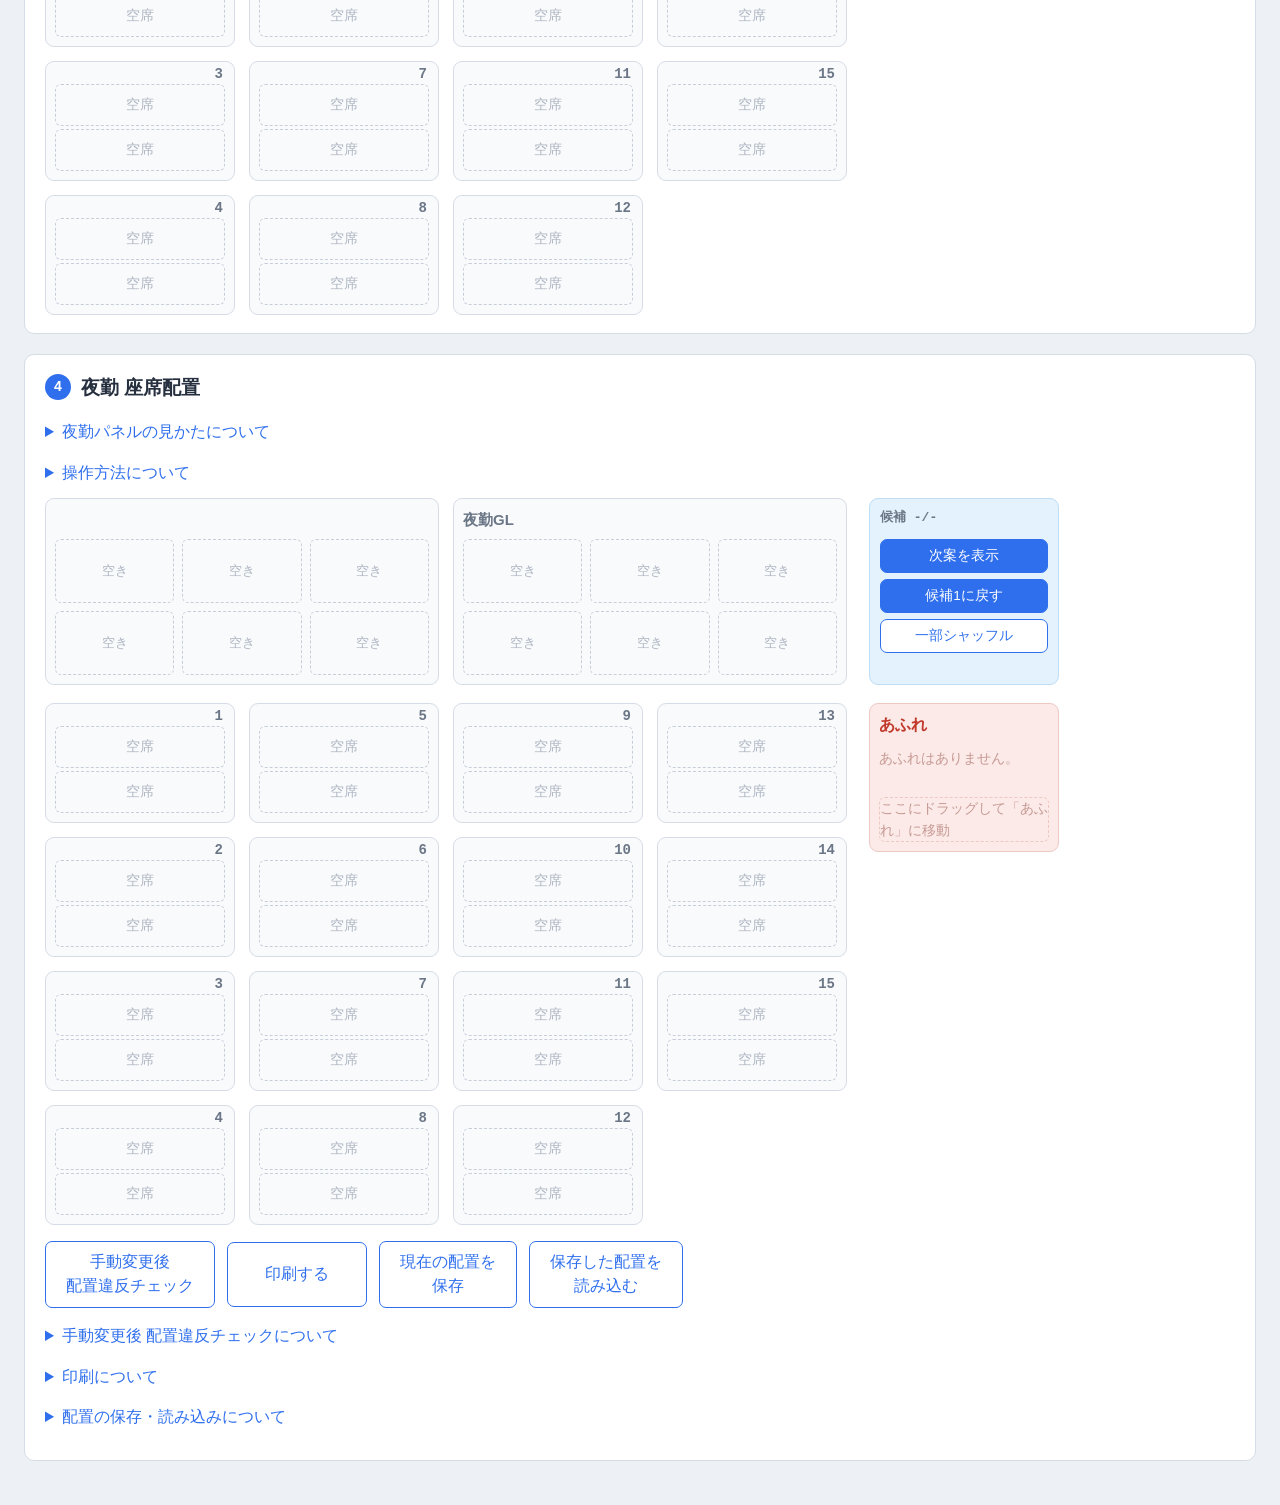
==== commit c7f81826: "Add files via upload" ====
--- a/index.html
+++ b/index.html
@@ -72,7 +72,8 @@
       <tr><td>secret.csv</td><td><span class="chip opt">任意</span></td><td>禁止席・固定席・要サポート・隣接禁止・優先フラグ</td></tr>
       <tr><td>ojt.csv</td><td><span class="chip opt">任意</span></td><td>教官とOJT対象者の同席</td></tr>
     </table>
-    <p><strong>共通ルール:</strong> 文字コードはUTF-8（Excelでは「CSV UTF-8」形式で保存）。氏名は月間シフトCSVと同じ表記にそろえてください。座席番号は<strong>半角数字</strong>（1〜15）・スペース区切りで、<strong>入力した順＝優先順位</strong>です。任意のCSVは未読み込みでもエラーにはなりません。</p>
+    <p><strong>共通ルール:</strong> 文字コードはUTF-8（Excelでは「CSV UTF-8」形式で保存）。氏名は月間シフトCSVと同じ表記にそろえてください（姓名の間のスペースは有無・半角・全角を問いません）。座席番号は<strong>半角数字</strong>（1〜15）・スペース区切りで、<strong>入力した順＝優先順位</strong>です。任意のCSVは未読み込みでもエラーにはなりません。</p>
+    <p><strong>1行目の見出しと列の並びは変えないでください。</strong>読み込んだ時点で確認し、違っていればその場で読み込みを中止します（列の位置でデータを読むため、並びが違うと全部の行が別の意味で読まれてしまいます）。<strong>必要な列より右に、自分用のメモ列を足すのは問題ありません</strong>（ツールは読みません）。</p>
 
     <p><strong>座席番号マップ</strong>（全15席。右下の1席は存在しません）</p>
     <table class="seatmap">
@@ -94,6 +95,7 @@
     <div class="help-content">
     <p>役席・GLの別枠（早番・遅番エリア／夜勤GL枠）を先に確定したあと、座席1〜15を次の順で配置します。</p>
     <p><strong>優先フラグ → 新人固定席 → 教官・OJT → 固定席 → 要サポート → 隣接禁止の対象者（全探索） → 禁止席だけの対象者 → その他のスタッフ（出勤時刻が早い順）</strong></p>
+    <p><strong>座る席を指名するルールは、1人に1つだけです。</strong>固定席・要サポート・新人（rookie.csv）・OJT（ojt.csv）はどれも「座る席を指名する」ルールで、同じ人に2つ以上当たっていると後のほうが黙って無視されるため、配置を中断します。<strong>禁止席・隣接禁止は「座らせない席を外す」ルール</strong>なので、上の4つのどれかと一緒に使えます。</p>
     <p>座席9番は通常の自動配置では使いません（固定席・要サポート・OJT対象座席で <code>9</code> と明示指定した場合のみ例外）。指定席に配置できなかった場合は、メッセージを表示したうえで通常の空席探索にフォールバックします。</p>
     <p>隣接禁止の全探索で1通りも見つからなかった場合は、隣接禁止の順番を1段階ずつ前へ繰り上げて探し直します（段階1＝要サポートより前、段階2＝固定席より前まで）。優先フラグ・新人固定席・教官・OJTより前には動かしません。</p>
     <p>夜勤のみ、同列で上下に隣接する座席を（他に候補がある限り）避けます。これは隣接禁止の「全方向」とは別の、ゆるやかな回避です。</p>
@@ -104,6 +106,7 @@
 
 <div class="panel" id="messages-panel">
   <h2><span class="step-num">2</span>メッセージ</h2>
+  <p class="messages-legend"><b class="lv-error">赤</b>が出たら<b>座席表はできていません</b>（入力を直して実行し直してください）。<b class="lv-violation">オレンジ</b>＝座席表はできたが置けない人・ルール違反あり／<b class="lv-warn">黄</b>＝読み飛ばし・注意／<b class="lv-info">青</b>＝お知らせ。オレンジ以下は座席表を見ながらご確認ください。</p>
   <div id="messages"><div class="empty-note">まだ配置は実行されていません。</div></div>
 </div>
 
@@ -116,15 +119,16 @@
     <p>各カードの氏名の右にある✎アイコンから、氏名・時刻の手入力修正や、その日の配置からの削除ができます。</p>
     <table>
       <tr><th>表示</th><th>意味</th></tr>
-      <tr><td>優先</td><td>secret.csvで優先フラグ（5列目）が設定されている人。座席1〜15の中で最優先に配置されます（フラグの数値は表示しません）</td></tr>
+      <tr><td>優先</td><td>secret.csvで優先フラグ（5列目）が設定されている人。座席1〜15の中で最優先に配置されます（フラグの数値は表示しません）。<b>優先フラグは座席を決めるものではないため、種別（固定席・禁止席・要サポート）と必ず併記してください</b>（単独で書くと配置を中断します）</td></tr>
       <tr><td>新人1〜新人7</td><td>新人（rookie.csv記載者）の固定席での優先順位（8人目以降はバッジなし）</td></tr>
       <tr><td>固定席</td><td>secret.csvで座席を指定されている人（候補3件以上は「複数有」と表示）</td></tr>
       <tr><td>要サポ</td><td>「要サポート」として座席を指定されている人（表示ルールは固定席と同じ）</td></tr>
       <tr><td>禁止席</td><td>指定座席への配置を禁止されている人</td></tr>
       <tr><td>隣禁止</td><td>同じ記号（A・B…）を持つ人同士が隣接禁止の相手。「禁止席」バッジとは色で区別しています（隣禁止＝ピンク／禁止席＝黄）</td></tr>
-      <tr><td>夜勤GL席</td><td>「夜勤GL席」指定だが枠には選ばれず、座席1〜15に配置された人（夜勤のみ）</td></tr>
+      <tr><td>夜勤GL席</td><td>secret.csvで固定席「夜勤GL席」を指定されている人（夜勤のみ。夜勤GL枠に選ばれたかどうかは問いません）</td></tr>
       <tr><td>教官／OJT</td><td>ojt.csvに記載されている教官／OJT対象者</td></tr>
-      <tr><td>黄色の時刻＋※</td><td>その出退勤時刻が残業（前残業／後残業）であることを示します</td></tr>
+      <tr><td>黄色の時刻＋※</td><td>その出退勤時刻が<b>OP残業</b>であることを示します（出勤時刻＝前残業／退勤時刻＝後残業）</td></tr>
+      <tr><td>緑色の時刻＋◆</td><td>その出退勤時刻が<b>GL残業</b>であることを示します</td></tr>
     </table>
     <p>配置しきれなかったスタッフ（早番・遅番エリアの6名を超えた役席・GLを含む）は、右の「あふれ」欄に表示されます。座席カードの見かたは「4. 夜勤 座席配置」でも同じです。</p>
     <p class="manual-link">▶ バッジのくわしい説明は <a href="manual.html#sec-screen" target="_blank" rel="noopener">図解マニュアル「2. 画面の見かた」</a>／座席番号と列の並びは <a href="manual.html#sec-map" target="_blank" rel="noopener">「5. 座席マップと座席9番」</a> を参照</p>
--- a/css/style.css
+++ b/css/style.css
@@ -21,8 +21,11 @@
     --priority:#C2410C;
     --priority-bg:#FDEBE0;
     --empty-border:#C7CEDA;
+    /* 残業の目印。OP残業＝黄、GL残業＝緑。〈ver0.5.5でGL残業を追加〉 */
     --ot-bg:#FFF3B0;
     --ot-mark:#8A6D00;
+    --ot-gl-bg:#C8EFD0;
+    --ot-gl-mark:#1B6B3A;
     --font-ui: "Yu Gothic UI","Meiryo","Hiragino Kaku Gothic ProN",sans-serif;
     --font-mono: "Consolas","Courier New",monospace;
   }
@@ -494,17 +497,22 @@
     font-size:12px;
     margin:0 1px;
   }
+  /* 残業の目印。ot-op（OP残業）＝黄色マーカー＋「※」、
+     ot-gl（GL残業）＝緑色マーカー＋「◆」。記号はui.js側で付与する。
+     印刷時にマーカーが出ない設定のプリンタでも、記号だけで見分けられる。 */
   .ot-time{
-    background:var(--ot-bg);
     border-radius:4px;
     padding:0 3px;
   }
+  .ot-time.ot-op{ background:var(--ot-bg); }
+  .ot-time.ot-gl{ background:var(--ot-gl-bg); }
   .ot-mark{
     font-size:10px;
     vertical-align:top;
     margin-left:1px;
-    color:var(--ot-mark);
-  }
+  }
+  .ot-time.ot-op .ot-mark{ color:var(--ot-mark); }
+  .ot-time.ot-gl .ot-mark{ color:var(--ot-gl-mark); }
   .person-card .name{
     flex:1;
     font-weight:600;
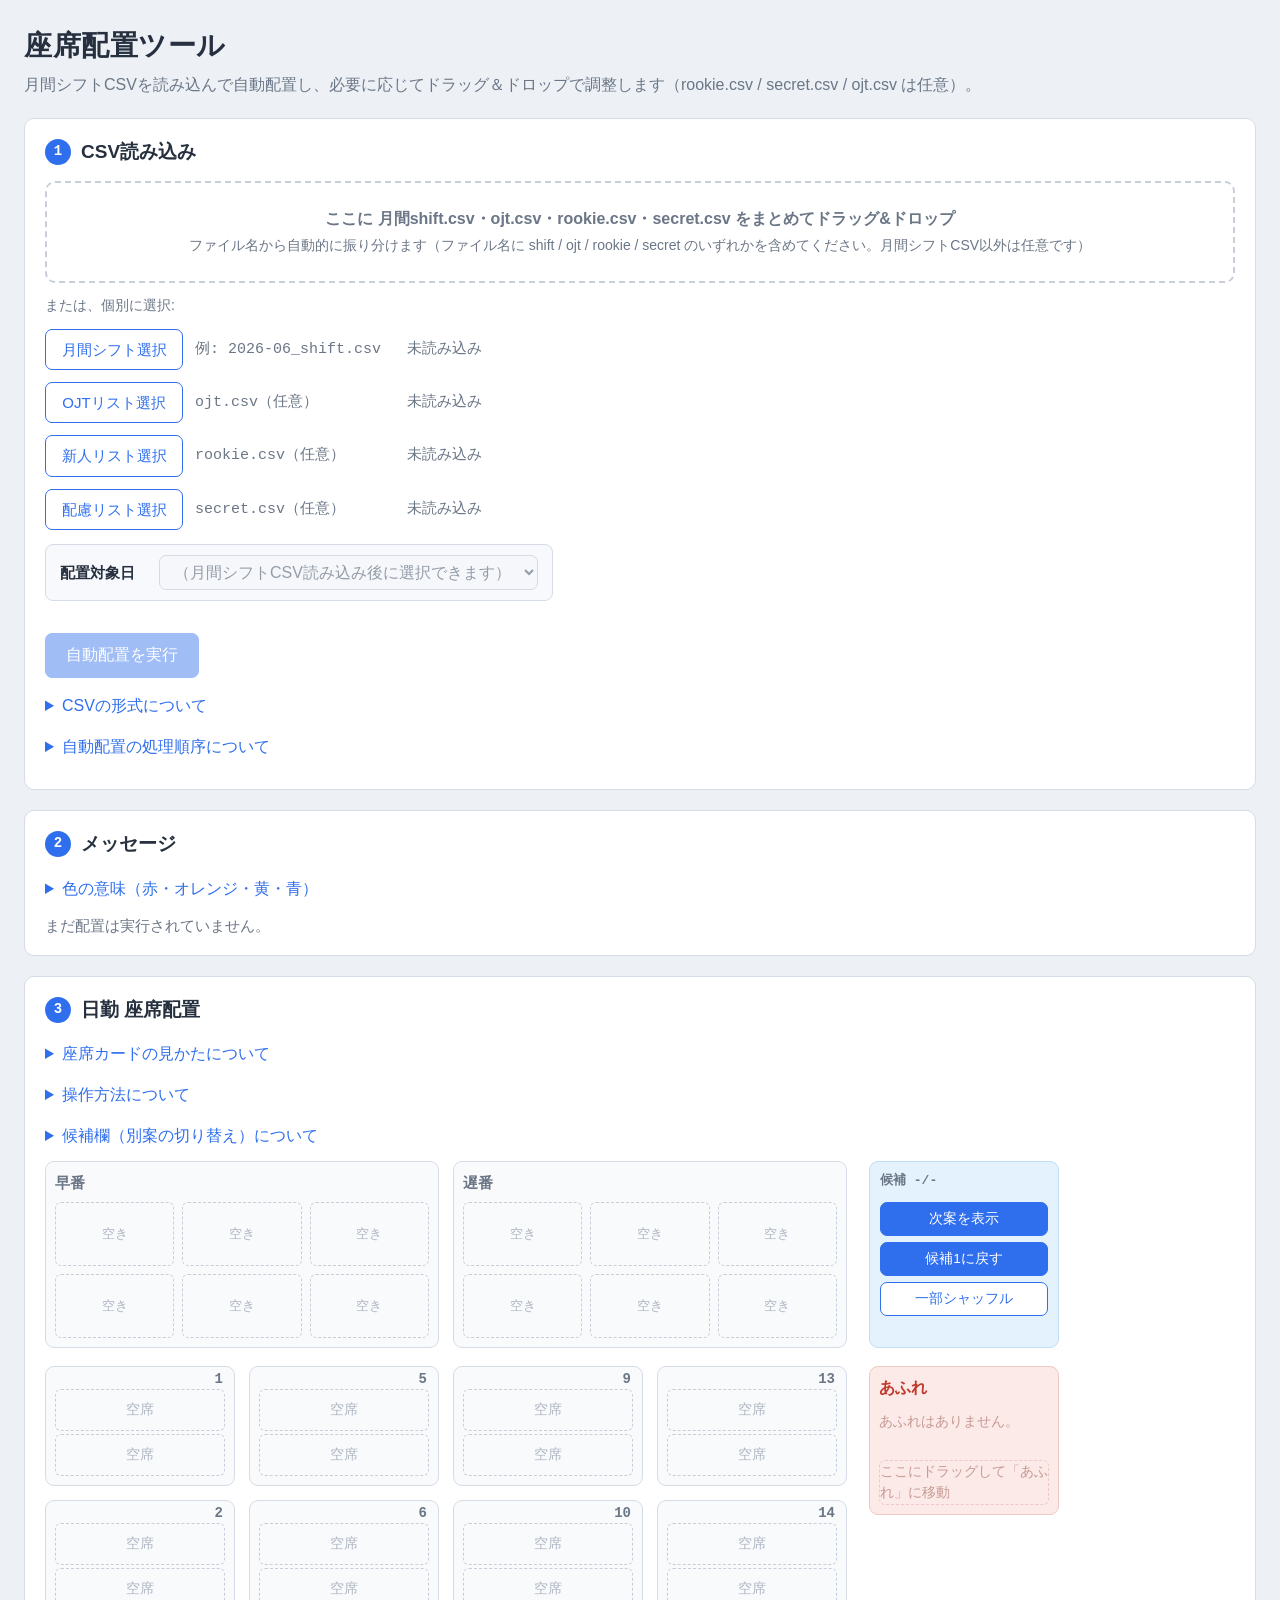
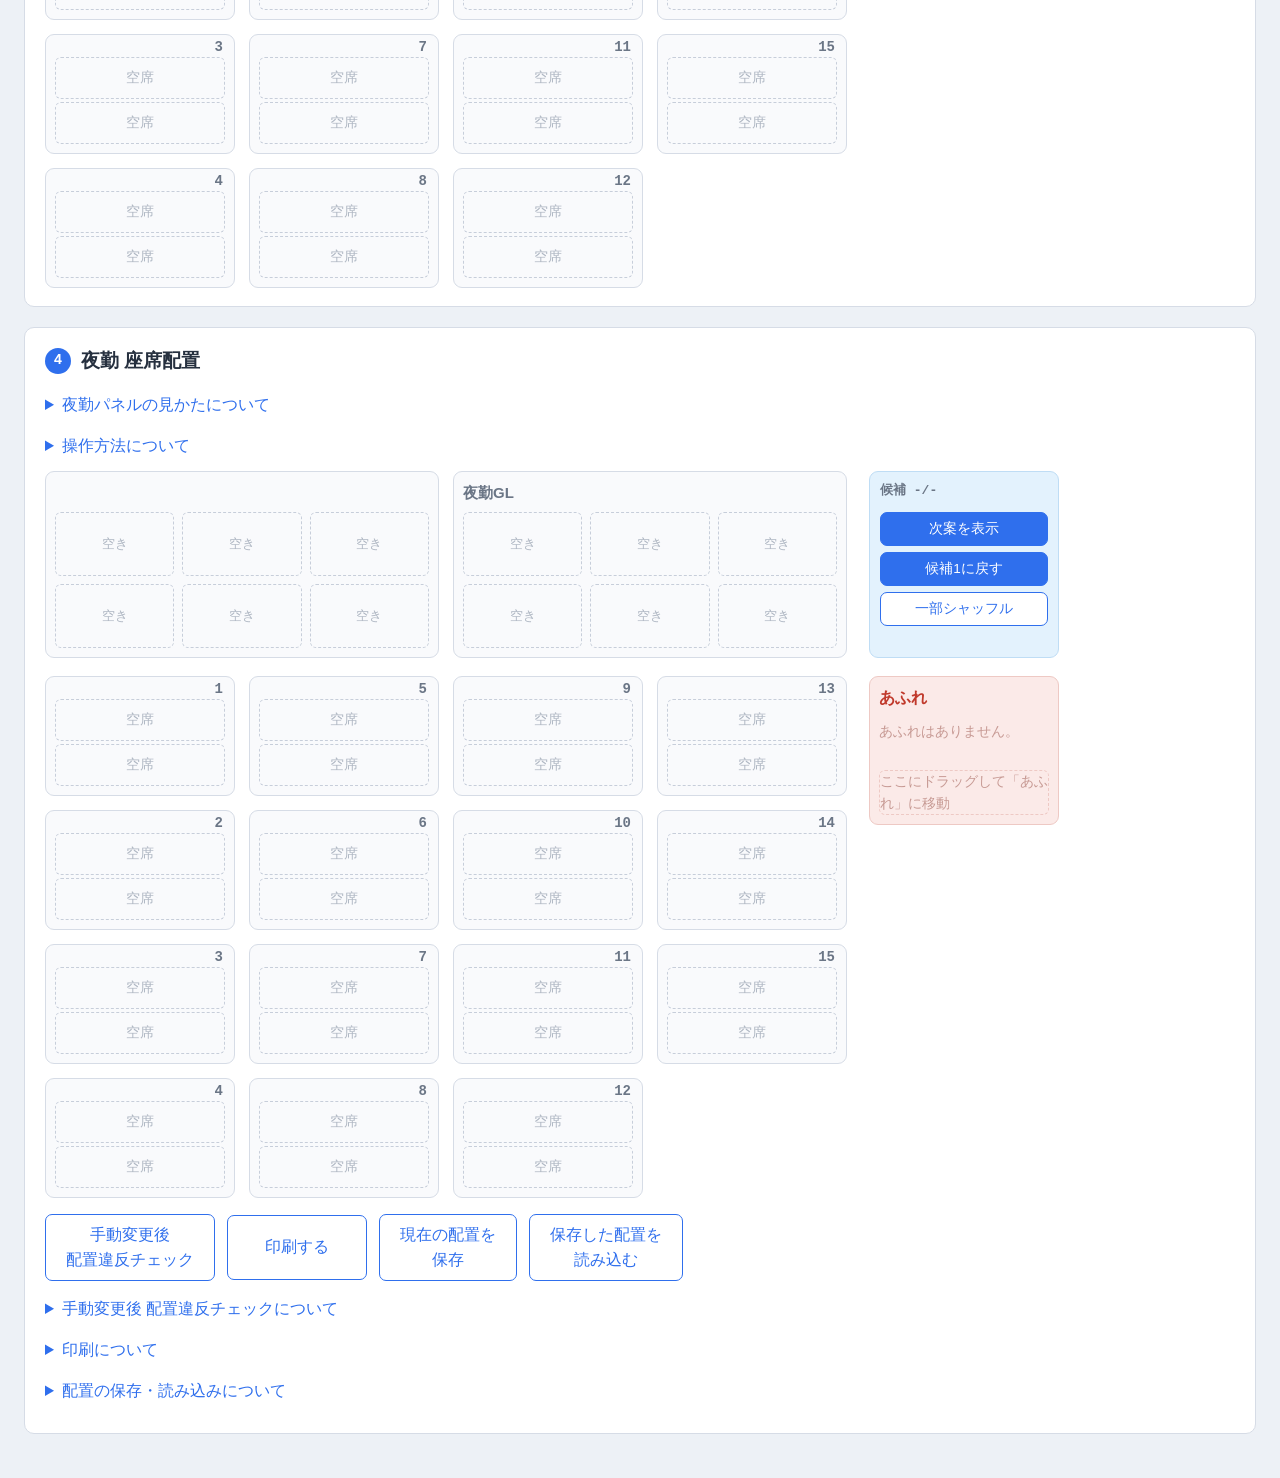
==== commit 1eb83e60: "Add files via upload" ====
--- a/index.html
+++ b/index.html
@@ -106,7 +106,12 @@
 
 <div class="panel" id="messages-panel">
   <h2><span class="step-num">2</span>メッセージ</h2>
-  <p class="messages-legend"><b class="lv-error">赤</b>が出たら<b>座席表はできていません</b>（入力を直して実行し直してください）。<b class="lv-violation">オレンジ</b>＝座席表はできたが置けない人・ルール違反あり／<b class="lv-warn">黄</b>＝読み飛ばし・注意／<b class="lv-info">青</b>＝お知らせ。オレンジ以下は座席表を見ながらご確認ください。</p>
+  <details class="help legend-toggle">
+    <summary>色の意味（赤・オレンジ・黄・青）</summary>
+    <div class="help-content">
+      <p class="messages-legend"><b class="lv-error">赤</b>が出たら<b>座席表はできていません</b>（入力を直して実行し直してください）。<b class="lv-violation">オレンジ</b>＝座席表はできたが置けない人・ルール違反あり／<b class="lv-warn">黄</b>＝読み飛ばし・注意／<b class="lv-info">青</b>＝お知らせ。オレンジ以下は座席表を見ながらご確認ください。</p>
+    </div>
+  </details>
   <div id="messages"><div class="empty-note">まだ配置は実行されていません。</div></div>
 </div>
 
--- a/css/style.css
+++ b/css/style.css
@@ -293,15 +293,39 @@
     font-size:15px;
   }
   #messages .empty-note{ color:var(--text-muted); }
+  /* メッセージ欄の色の凡例〈ver0.5.7で追加〉。4段階の意味を1行で示す。 */
+  .messages-legend{
+    font-size:14px;
+    color:var(--text-muted);
+    margin:-6px 0 12px;
+    line-height:1.6;
+  }
+  .messages-legend .lv-error,
+  .messages-legend .lv-violation,
+  .messages-legend .lv-warn,
+  .messages-legend .lv-info{ padding:1px 6px; border-radius:4px; }
+  .messages-legend .lv-error{ background:var(--overflow-bg); color:var(--overflow); }
+  .messages-legend .lv-violation{ background:var(--priority-bg); color:var(--priority); }
+  .messages-legend .lv-warn{ background:var(--lock-bg); color:var(--lock); }
+  .messages-legend .lv-info{ background:#E8EFFD; color:var(--accent); }
   .log-line{
     padding:9px 12px;
     border-left:3px solid var(--border);
     margin-bottom:6px;
     border-radius:3px;
     background:#F7F9FB;
-  }
+    /* 中断理由は複数行で書くため、メッセージ内の改行をそのまま表示する〈ver0.5.7〉 */
+    white-space:pre-wrap;
+  }
+  /* メッセージの4段階〈ver0.5.7で violation を追加〉
+     error（赤）     … 座席表ができていない（配置を中断した）
+     violation（橙） … 座席表はできたが、置けない人・ルール違反がある
+     warn（黄）      … 読み飛ばし・注意喚起
+     info（青）      … お知らせ
+     現場への説明は「赤が出たら座席表はできていない。それ以外は座席表を見ながら確認する」 */
   .log-line.info{ border-left-color:var(--accent); }
   .log-line.warn{ border-left-color:var(--lock); background:var(--lock-bg); }
+  .log-line.violation{ border-left-color:var(--priority); background:var(--priority-bg); }
   .log-line.error{ border-left-color:var(--overflow); background:var(--overflow-bg); }
 
   .layout{
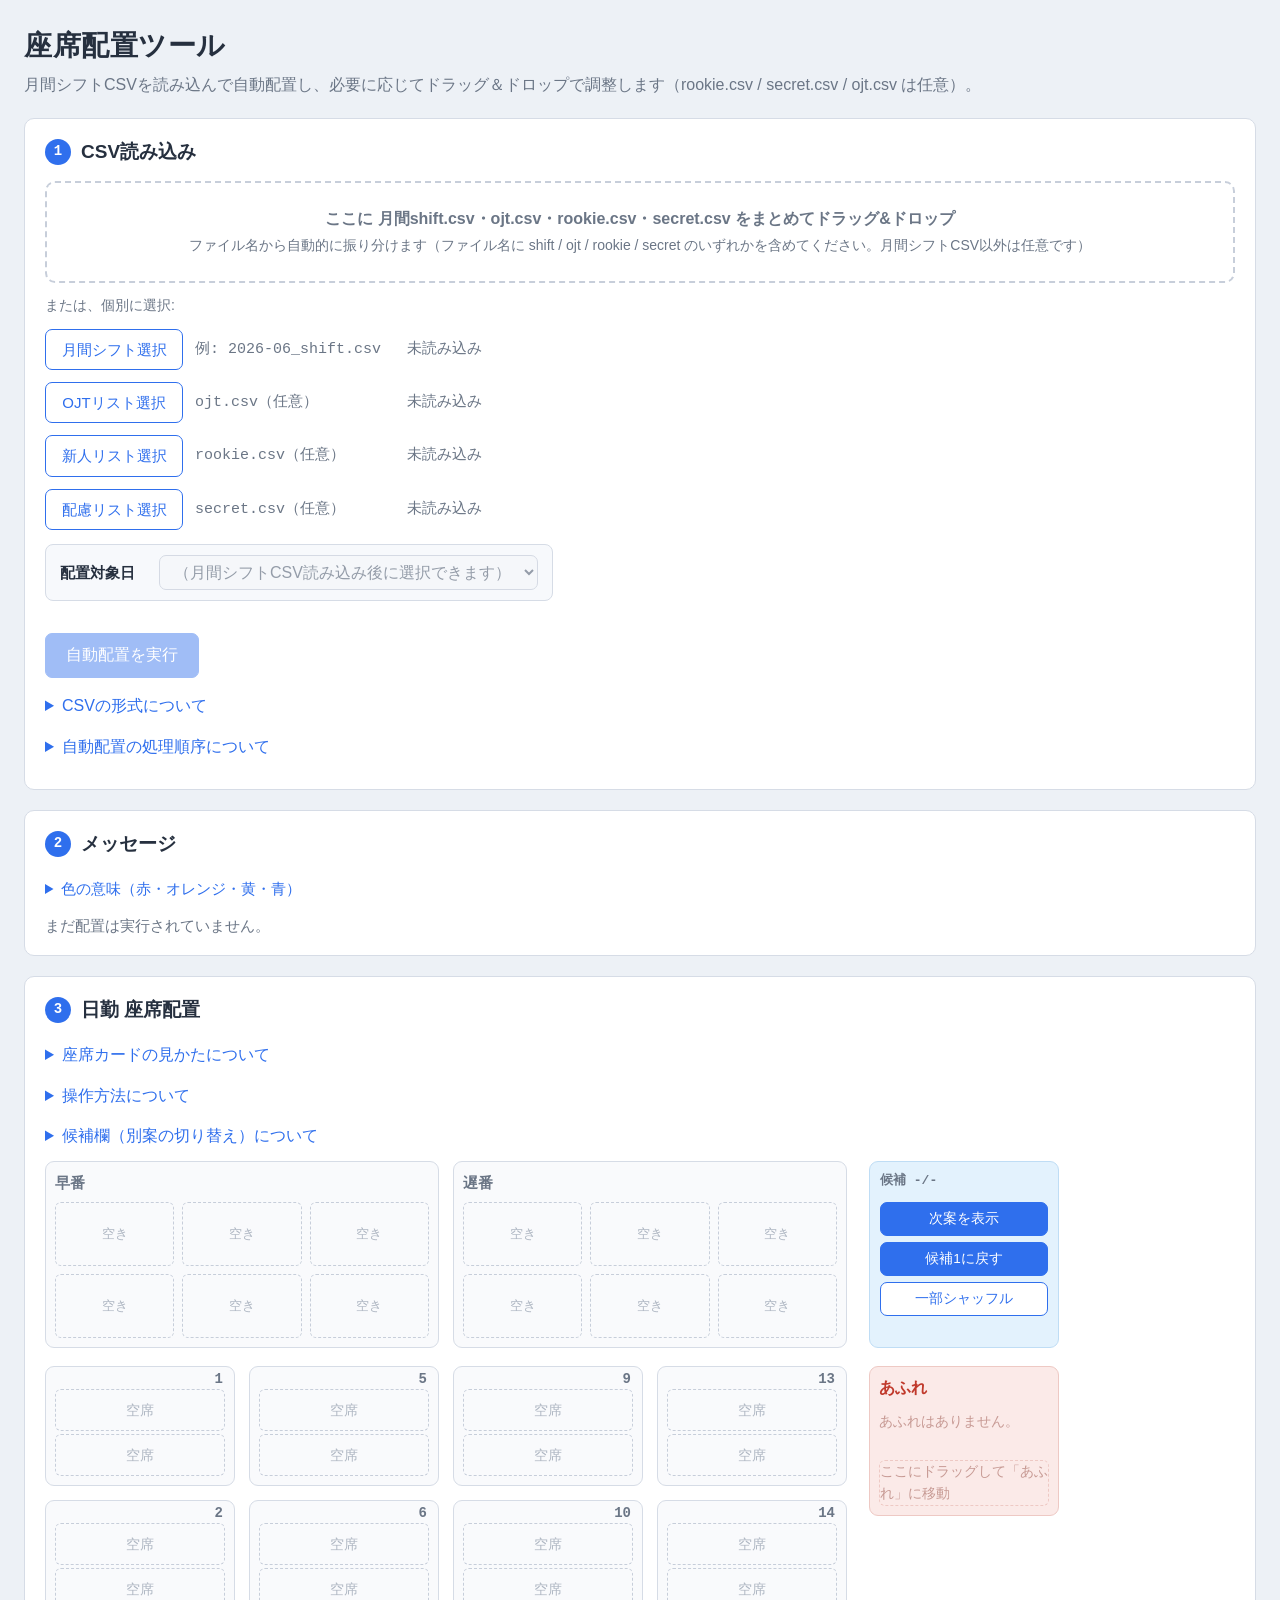
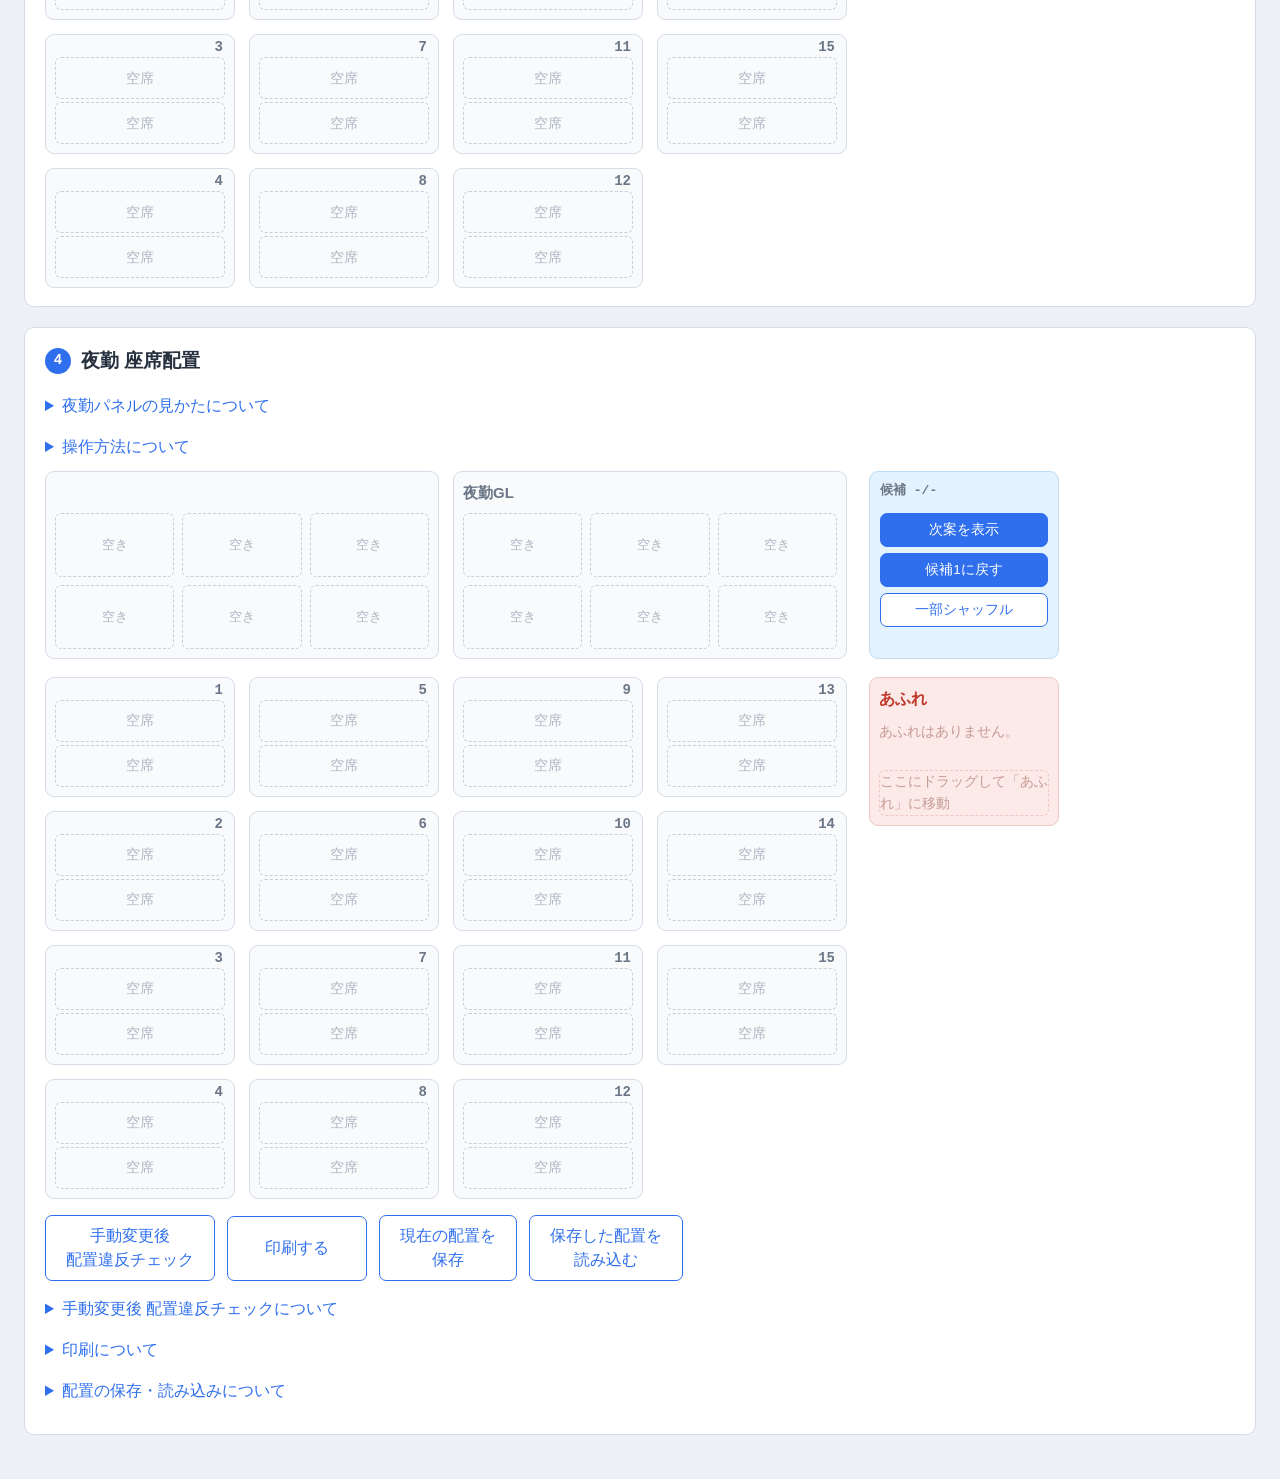
==== commit 2b04ee2b: "Add files via upload" ====
--- a/index.html
+++ b/index.html
@@ -84,7 +84,7 @@
     </table>
     <p>緑＝新人固定席／青＝夜勤の役席・GL2人目の席／紫＝教官・OJT同席の既定の探索順（15→12→8→4→3→2→1→他）／※<strong>座席9番は通常の自動配置では使いません</strong>（CSVで <code>9</code> と明示指定した場合のみ例外的に配置され、メッセージが出ます。手動でのドラッグ＆ドロップは常に可能です）。</p>
     <p>新人固定席は<strong>5→10→6→11→7→12→8</strong>の順（新人1〜7）です。10・11・12は他の用途と重なるため、上の図では色を付けていません。</p>
-    <p><strong>隣接禁止の「隣」は上下・左右・斜めのすべて</strong>です（例: 座席1のとなりは 2・5・6、座席6のとなりは 1・2・3・5・7・9・10・11）。</p>
+    <p><strong>隣接禁止の「隣」は上下・左右・斜めのすべて</strong>です（例: 座席1のとなりは 2・5・6、座席6のとなりは 1・2・3・5・7・9・10・11）。<strong>同じ座席の1人目と2人目も「隣」に含みます</strong>（勤務時間がずれていても、隣接禁止のペアは同じ座席に入りません）。</p>
 
     <p class="manual-link">▶ 各ファイルの書きかた・よくある間違いは <a href="manual.html#sec-csv-common" target="_blank" rel="noopener">図解マニュアル「10. 4ファイル共通の書きかた」</a>／ざっと見るなら <a href="manual.html#sec-csv-table" target="_blank" rel="noopener">「9. 4ファイル早見表」</a>／反映されないときは <a href="manual.html#sec-messages" target="_blank" rel="noopener">「12. メッセージ一覧と対処」</a> を参照</p>
     </div>
--- a/css/style.css
+++ b/css/style.css
@@ -293,11 +293,22 @@
     font-size:15px;
   }
   #messages .empty-note{ color:var(--text-muted); }
-  /* メッセージ欄の色の凡例〈ver0.5.7で追加〉。4段階の意味を1行で示す。 */
+  /* メッセージ欄の色の凡例〈ver0.5.7で追加。ver0.5.7.3でトグル化〉。
+     常時表示だと毎回同じ説明が場所を取り、実際のメッセージが下へ押し下げられる。
+     内容は初回に一度読めば足りるため、既定では畳んでおく。開閉の見た目と挙動は
+     「CSVの形式について」などのトグル（details.help）に揃えてある。
+     details.help と詳細度が同じため、この規則は details.help の後ろに置くこと。 */
+  details.legend-toggle{
+    margin:0 0 10px;
+  }
+  details.legend-toggle summary{
+    font-size:15px;
+    margin-bottom:0;
+  }
   .messages-legend{
     font-size:14px;
     color:var(--text-muted);
-    margin:-6px 0 12px;
+    margin:0;
     line-height:1.6;
   }
   .messages-legend .lv-error,
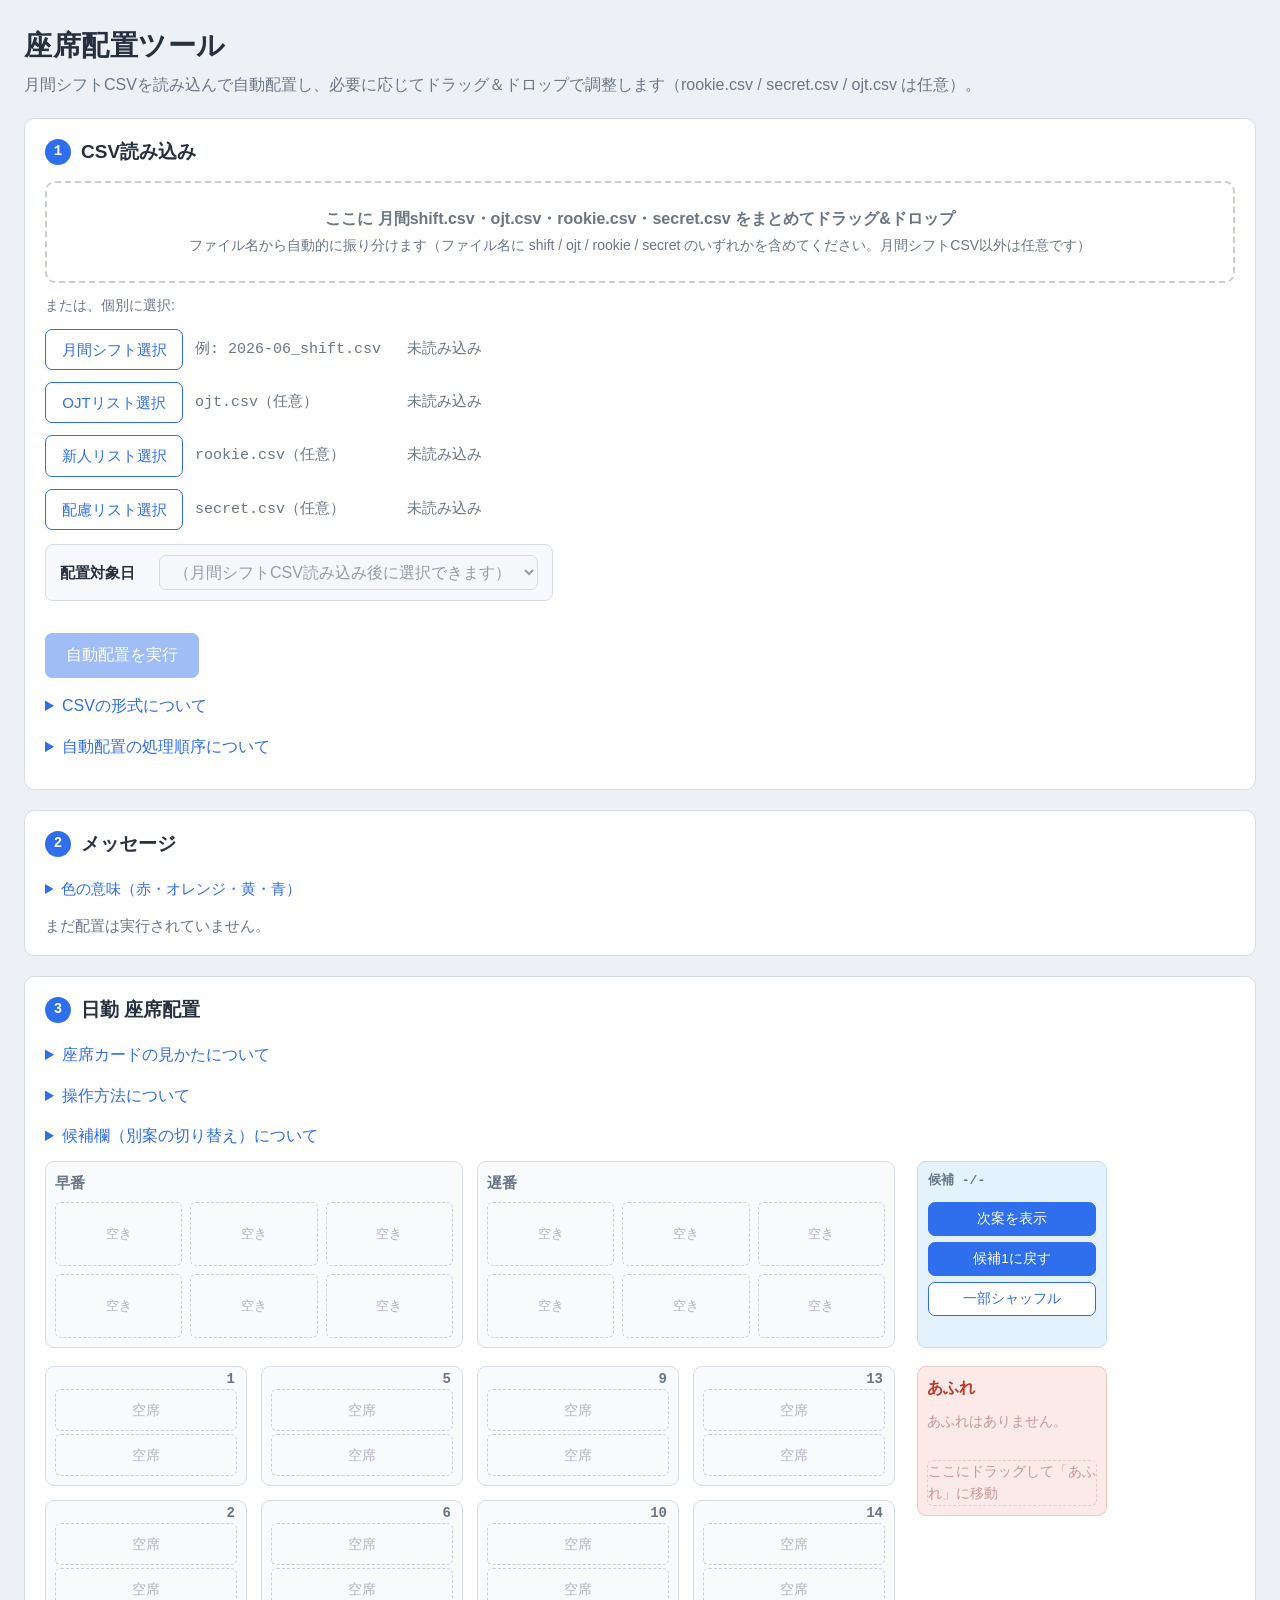
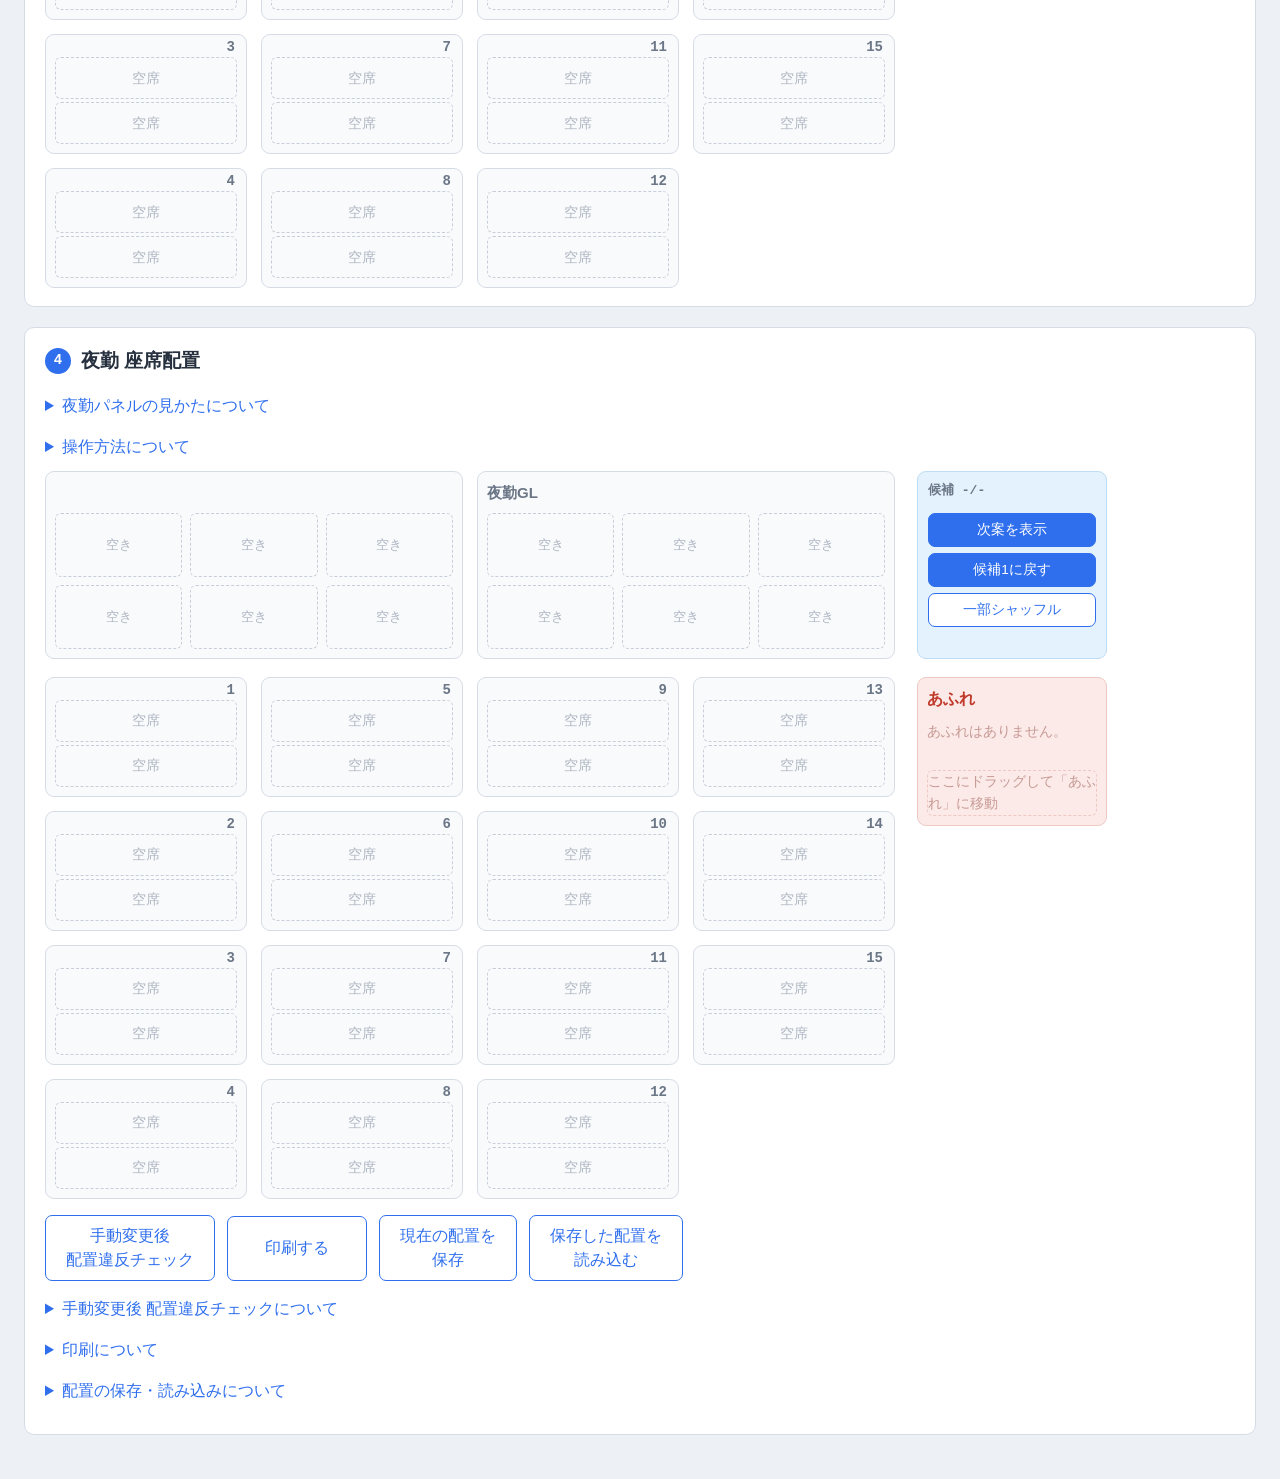
==== commit 82ef5ee6: "Add files via upload" ====
--- a/index.html
+++ b/index.html
@@ -130,7 +130,7 @@
       <tr><td>要サポ</td><td>「要サポート」として座席を指定されている人（表示ルールは固定席と同じ）</td></tr>
       <tr><td>禁止席</td><td>指定座席への配置を禁止されている人</td></tr>
       <tr><td>隣禁止</td><td>同じ記号（A・B…）を持つ人同士が隣接禁止の相手。「禁止席」バッジとは色で区別しています（隣禁止＝ピンク／禁止席＝黄）</td></tr>
-      <tr><td>夜勤GL席</td><td>secret.csvで固定席「夜勤GL席」を指定されている人（夜勤のみ。夜勤GL枠に選ばれたかどうかは問いません）</td></tr>
+      <tr><td>夜勤GL席</td><td>固定席「夜勤GL席」を指定した夜勤の人</td></tr>
       <tr><td>教官／OJT</td><td>ojt.csvに記載されている教官／OJT対象者</td></tr>
       <tr><td>黄色の時刻＋※</td><td>その出退勤時刻が<b>OP残業</b>であることを示します（出勤時刻＝前残業／退勤時刻＝後残業）</td></tr>
       <tr><td>緑色の時刻＋◆</td><td>その出退勤時刻が<b>GL残業</b>であることを示します</td></tr>
--- a/css/style.css
+++ b/css/style.css
@@ -335,6 +335,8 @@
      info（青）      … お知らせ
      現場への説明は「赤が出たら座席表はできていない。それ以外は座席表を見ながら確認する」 */
   .log-line.info{ border-left-color:var(--accent); }
+  /* 「計算中…」表示（ver0.5.8） */
+  .calc-time.calc-busy{ color:var(--accent); font-weight:700; }
   .log-line.warn{ border-left-color:var(--lock); background:var(--lock-bg); }
   .log-line.violation{ border-left-color:var(--priority); background:var(--priority-bg); }
   .log-line.error{ border-left-color:var(--overflow); background:var(--overflow-bg); }
@@ -355,7 +357,7 @@
     gap:14px;
   }
   .leader-area{
-    width:394px;
+    width:418px;
     background:#F9FAFC;
     border:1px solid var(--border);
     border-radius:9px;
@@ -443,7 +445,7 @@
 
   .seat-grid{
     display:grid;
-    grid-template-columns:repeat(4, 190px);
+    grid-template-columns:repeat(4, 202px);
     grid-template-rows:repeat(4, auto);
     gap:14px;
   }
@@ -508,7 +510,7 @@
   }
   .person-card.rookie{ border-left:4px solid var(--rookie); }
   .person-card .info{
-    width:93px; /* 編集ボタンの位置をここで揃える固定幅 */
+    width:105px; /* 編集ボタンの位置をここで揃える固定幅 */
     flex-shrink:0;
     display:flex;
     flex-direction:column;
